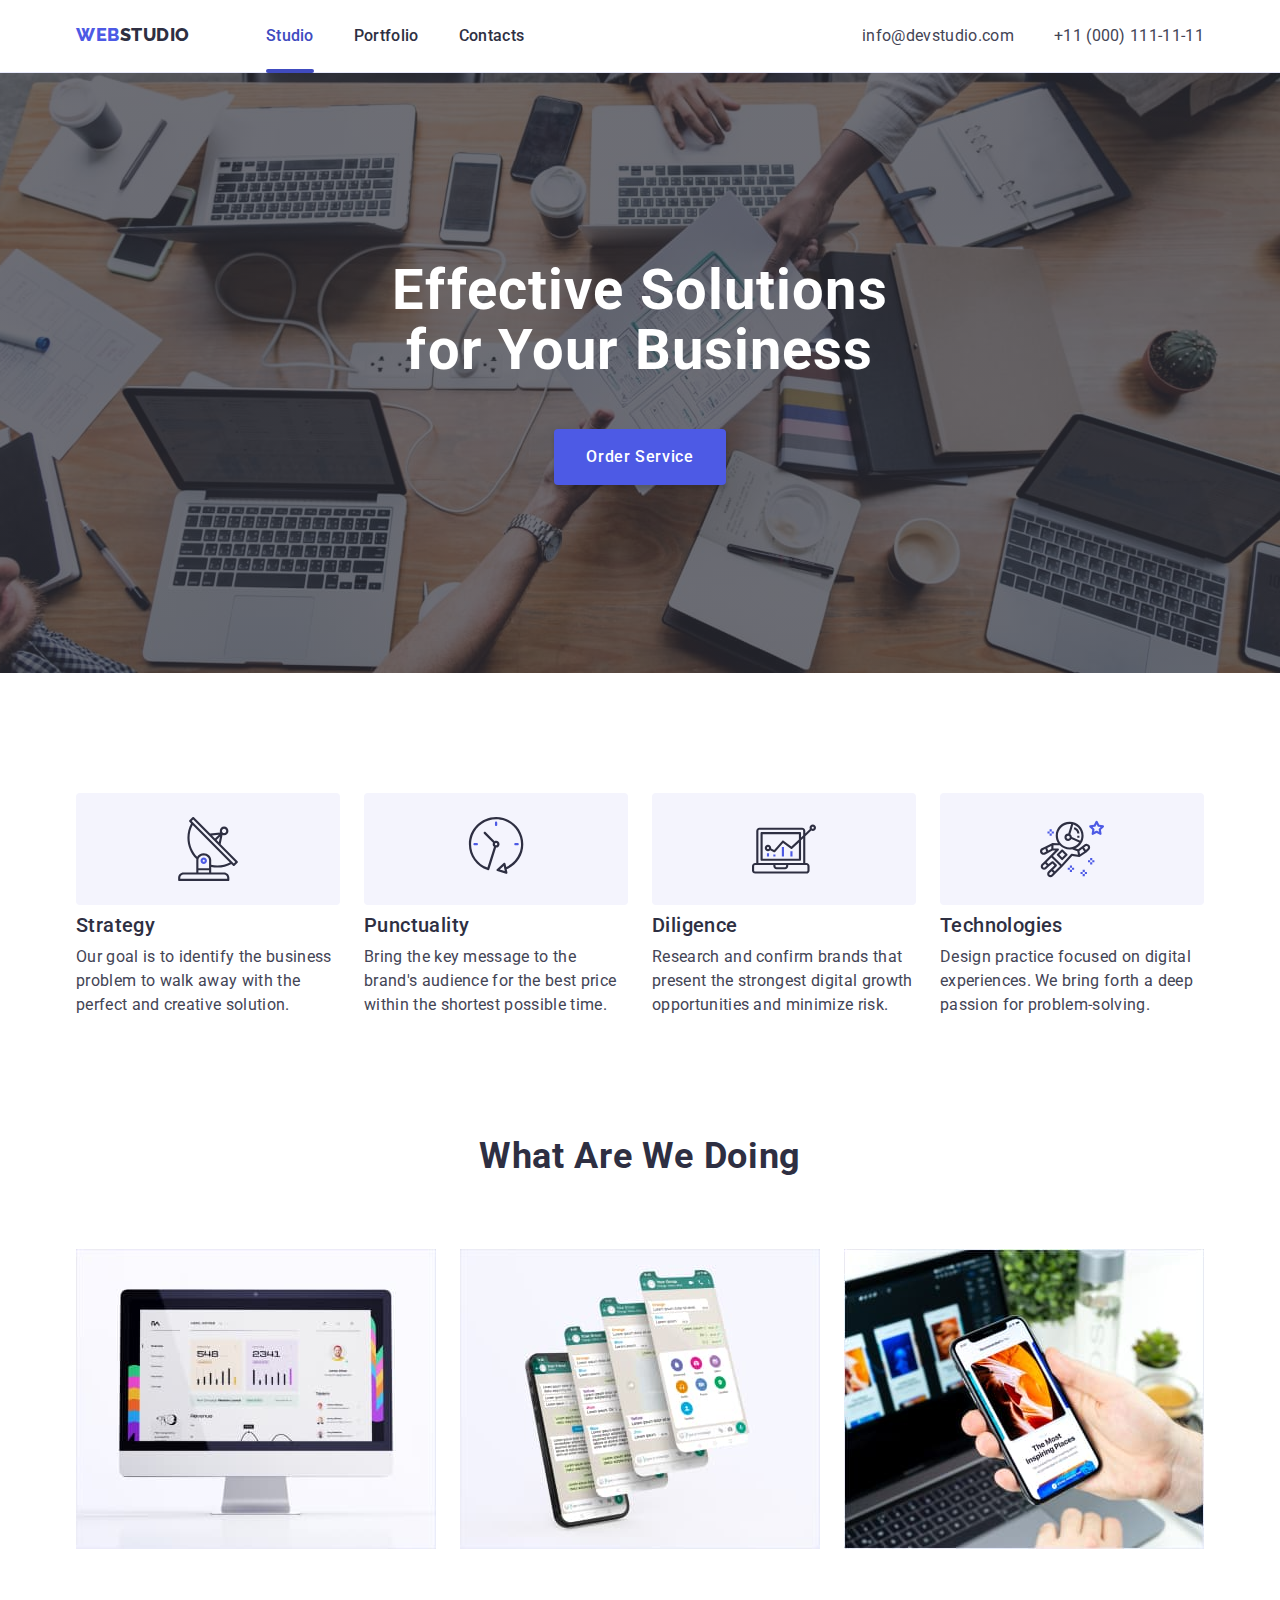
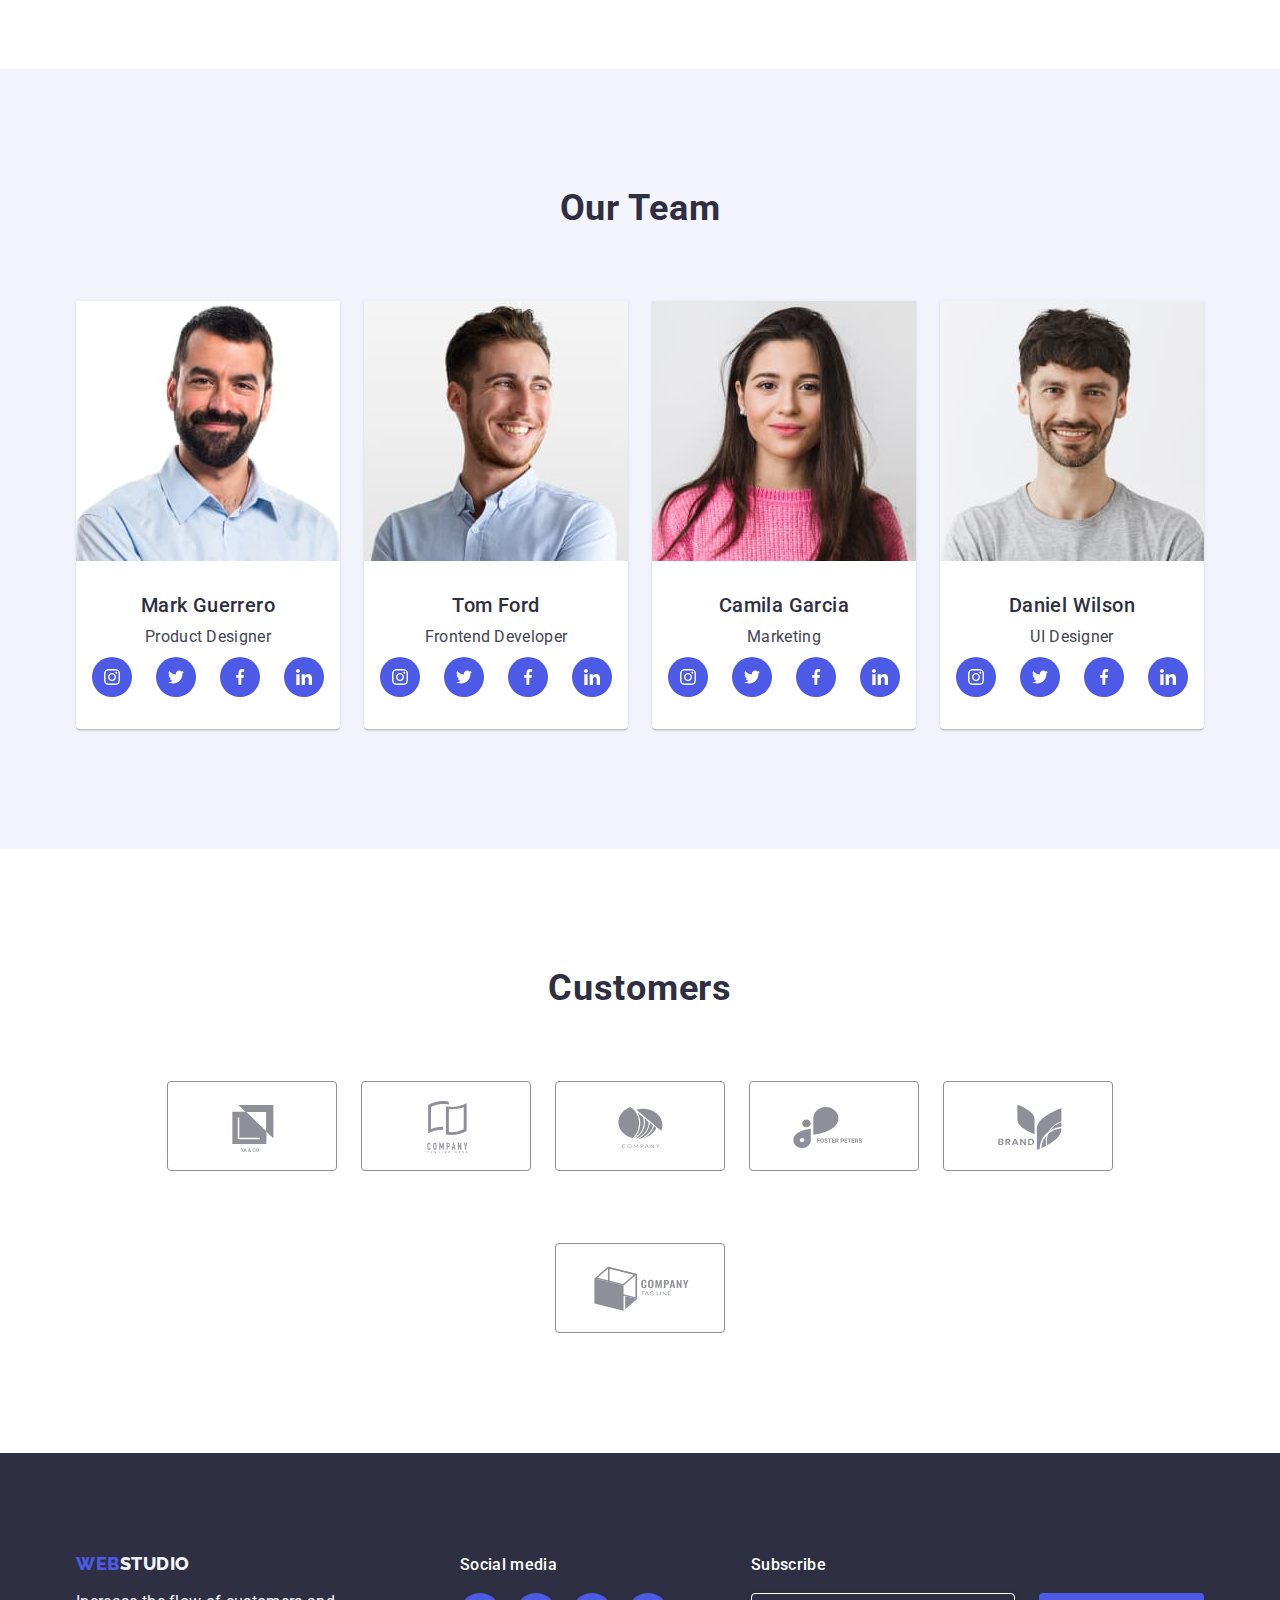
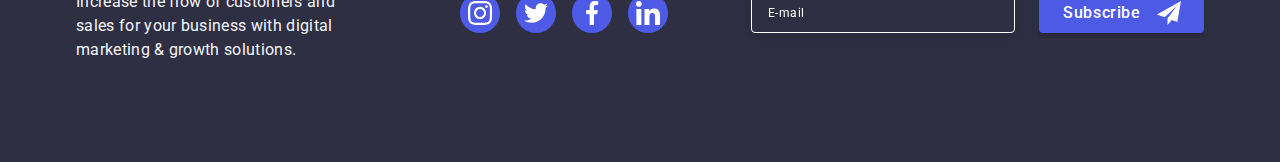
==== index.html @ 937df4a6 "temp1" ====
<!DOCTYPE html>
<html lang="en">
  <head>
    <meta charset="UTF-8" />
    <meta http-equiv="X-UA-Compatible" content="IE=edge" />
    <meta name="viewport" content="width=device-width, initial-scale=1.0" />

    <link rel="preconnect" href="https://fonts.googleapis.com" />
    <link rel="preconnect" href="https://fonts.gstatic.com" crossorigin />
    <link
      href="https://fonts.googleapis.com/css2?family=Raleway:wght@800&family=Roboto:wght@400;500;700&display=swap"
      rel="stylesheet"
    />

    <link
      rel="stylesheet"
      href="https://cdnjs.cloudflare.com/ajax/libs/modern-normalize/1.1.0/modern-normalize.min.css"
    />

    <link rel="stylesheet" href="./css/styles.css" />

    <title>Studio</title>
  </head>

  <body>
    <!-- Здесь размещается шапка сайта -->
    <header class="header">
      <div class="container header__wrapper">
        <!-- Блок навигации -->
        <nav class="header__navigation">
          <a class="header__navigation-logo" href="./index.html"
            >Web<span class="header__logo-span">Studio</span></a
          >
          <ul class="header__navigation-list">
            <li class="header__nav-item">
              <a class="header__nav-link current" href="./index.html">Studio</a>
            </li>

            <li class="header__nav-item">
              <a class="header__nav-link" href="./portfolio.html">Portfolio</a>
            </li>

            <li class="header__nav-item">
              <a class="header__nav-link" href="">Contacts</a>
            </li>
          </ul>
        </nav>

        <!-- mobile-menu -->
        <div class="mobile-menu" id="mobile-menu" data-menu>
          <ul class="mobile-menu__nav">
            <li class="mobile-menu__nav-item">
              <a class="mobile-menu__nav-link mobile-menu__nav-link--current" href="./index.html"
                >Studio
              </a>
            </li>
            <li class="mobile-menu__nav-item">
              <a class="mobile-menu__nav-link" href="./portfolio.html">Portfolio</a>
            </li>
            <li class="mobile-menu__nav-item">
              <a class="mobile-menu__nav-link" href="#">Contacts</a>
            </li>
          </ul>
          <ul class="mobile-menu__contacts">
            <li class="mobile-menu__contacts-item">
              <a class="mobile-menu__contacts--tel" href="tel:+110001111111">+11 (000) 111-11-11</a>
            </li>
            <li class="mobile-menu__contacts-item">
              <a class="mobile-menu__contacts--email" href="mailto:info@devstudio.com"
                >info@devstudio.com</a
              >
            </li>
          </ul>
          <ul class="mobile-menu__socials">
            <li class="mobile-menu__socials-item">
              <a class="mobile-menu__social-link" href="#">
                <svg class="mobile-menu__social-link-icon" width="24" height="24">
                  <use href="./images/icons.svg#icon-instagram"></use>
                </svg>
              </a>
            </li>
            <li class="mobile-menu__socials-item">
              <a class="mobile-menu__social-link" href="#">
                <svg class="mobile-menu__social-link-icon" width="24" height="24">
                  <use href="./images/icons.svg#icon-twitter"></use>
                </svg>
              </a>
            </li>
            <li class="mobile-menu__socials-item">
              <a class="mobile-menu__social-link" href="#">
                <svg class="mobile-menu__social-link-icon" width="24" height="24">
                  <use href="./images/icons.svg#icon-facebook"></use>
                </svg>
              </a>
            </li>
            <li class="mobile-menu__socials-item">
              <a class="mobile-menu__social-link" href="#">
                <svg class="mobile-menu__social-link-icon" width="24" height="24">
                  <use href="./images/icons.svg#icon-linkedin"></use>
                </svg>
              </a>
            </li>
          </ul>
        </div>
        <button
          class="mobile-menu-btn is-open"
          type="button"
          aria-label="мобільне меню"
          aria-expanded="false"
          aria-controls="mobile-menu"
          data-menu-button
        >
          <svg class="mobile-menu-icon" width="32" height="22">
            <use class="mobile-menu-burger" href="./images/icons.svg#icon-burger"></use>
            <use class="mobile-menu-close" href="./images/icons.svg#icon-close-burger-btn"></use>
          </svg>
        </button>

        <!-- Блок контактной информации -->
        <address class="header__address">
          <ul class="header__contact-list">
            <li class="header__contact-item">
              <a class="header__contact-link" href="mailto:info@devstudio.com"
                >info@devstudio.com</a
              >
            </li>

            <li class="header__contact-item">
              <a class="header__contact-link" href="tel:+110001111111"
                >+11 (000) 111-11-11</a
              >
            </li>
          </ul>
        </address>
      </div>
    </header>

    <!-- Здесь размещается весь контент страницы -->
    <main>
      <!-- HERO SECTION -->
      <section class="section hero">
        <h1 class="hero__title">Effective Solutions for Your Business</h1>

        <button class="hero__button" data-modal-open>Order Service</button>
      </section>

      <!-- APPROACH SECTION -->
      <section class="approach section">
        <div class="container">
          <h2 class="approach__title visually-hidden">Approach</h2>

          <ul class="approach__list list">
            <li class="approach__item">
              <div class="approach__img-wrapper">
                <svg class="approach__img" width="64" height="64">
                  <use href="./images/icons.svg#icon-antenna"></use>
                </svg>
              </div>
              <h3 class="approach__subtitle">Strategy</h3>

              <p class="approach__description">
                Our goal is to identify the business<br class="approach__description-br"> problem to walk away with
                the perfect and creative solution.
              </p>
            </li>

            <li class="approach__item">
              <div class="approach__img-wrapper">
                <svg class="approach__img" width="64" height="64">
                  <use href="./images/icons.svg#icon-clock"></use>
                </svg>
              </div>

              <h3 class="approach__subtitle">Punctuality</h3>

              <p class="approach__description">
                Bring the key message to the brand's audience for the best price
                within the shortest possible time.
              </p>
            </li>

            <li class="approach__item">
              <div class="approach__img-wrapper">
                <svg class="approach__img" width="64" height="64">
                  <use href="./images/icons.svg#icon-diagram"></use>
                </svg>
              </div>

              <h3 class="approach__subtitle">Diligence</h3>

              <p class="approach__description">
                Research and confirm brands that present the strongest digital
                growth opportunities and minimize risk.
              </p>
            </li>

            <li class="approach__item">
              <div class="approach__img-wrapper">
                <svg class="approach__img" width="64" height="64">
                  <use href="./images/icons.svg#icon-astronaut"></use>
                </svg>
              </div>

              <h3 class="approach__subtitle">Technologies</h3>

              <p class="approach__description">
                Design practice focused on digital experiences. We bring forth a
                deep passion for problem-solving.
              </p>
            </li>
          </ul>
        </div>
      </section>

      <!-- SERVICES SECTION -->
      <section class="services section">
        <div class="container">
          <h2 class="services__title">What are we doing</h2>

          <ul class="services__list">
            <li class="services__item">
              <picture>
                <source
                  srcset="
                    ./images/services/services-01-1200.jpg    1x,
                    ./images/services/services-01-1200@2x.jpg 2x
                  "
                  media="(min-width: 1200px)"
                />
                <img
                  class="profile__profile-img"
                  src="./images/services/services-01-1200.jpg"
                  alt="Research and confirm brands"
                  width="360"
                  height="300"
                  loading="lazy"
                />
              </picture>

            <li class="services__item">
              <picture>
                <source
                  srcset="
                    ./images/services/services-02-1200.jpg    1x,
                    ./images/services/services-02-1200@2x.jpg 2x
                  "
                  media="(min-width: 1200px)"
                />
                <img
                  class="profile__profile-img"
                  src="./images/services/services-02-1200.jpg"
                  alt="Bring the key message to the brand's"
                  width="360"
                  height="300"
                  loading="lazy"
                />
              </picture>
            </li>

            <li class="services__item">
              <picture>
                <source
                  srcset="
                    ./images/services/services-03-1200.jpg    1x,
                    ./images/services/services-03-1200@2x.jpg 2x
                  "
                  media="(min-width: 1200px)"
                />
                <img
                  class="profile__profile-img"
                  src="./images/services/services-03-1200.jpg"
                  alt="Design practice focused on digital experiences"
                  width="360"
                  height="300"
                  loading="lazy"
                />
              </picture>
            </li>
          </ul>
        </div>
      </section>

      <!-- TEAM SECTION -->
      <section class="team section">
        <div class="container">
          <h2 class="team__title">Our Team</h2>

          <ul class="team__list list">
            <li class="team__item">
              <picture>
                <source
                  srcset="
                    ./images/team/1200/team-01-1200.jpg    1x,
                    ./images/team/1200/team-01-1200@2x.jpg 2x
                  "
                  media="(min-width: 1200px)"
                />

                <source
                  srcset="
                    ./images/team/768/team-01-768.jpg    1x,
                    ./images/team/768/team-01-768@2x.jpg 2x
                  "
                  media="(min-width: 768px)"
                />

                <source
                  srcset="
                    ./images/team/320/team-01-320.jpg    1x,
                    ./images/team/320/team-01-320@2x.jpg 2x
                  "
                  media="(min-width: 320px)"
                />
                <img
                  class="team-img"
                  src="./images/team/320/team-01-320.jpg"
                  alt="user photo 01"
                  loading="lazy"
                />
              </picture>

              <div class="team__info-wrapper">
                <h3 class="team__user-name">Mark Guerrero</h3>
                <p class="team__user-position">Product Designer</p>

                <ul class="team__social-list">
                  <li class="team__social-item">
                    <a class="team__social-link" href="#">
                      <svg class="team__social-icon" width="16" height="16">
                        <use href="./images/icons.svg#icon-instagram"></use>
                      </svg>
                    </a>
                  </li>

                  <li class="team__social-item">
                    <a class="team__social-link" href="#">
                      <svg class="team__social-icon" width="16" height="16">
                        <use href="./images/icons.svg#icon-twitter"></use>
                      </svg>
                    </a>
                  </li>

                  <li class="team__social-item">
                    <a class="team__social-link" href="#">
                      <svg class="team__social-icon" width="16" height="16">
                        <use href="./images/icons.svg#icon-facebook"></use>
                      </svg>
                    </a>
                  </li>

                  <li class="team__social-item">
                    <a class="team__social-link" href="#">
                      <svg class="team__social-icon" width="16" height="16">
                        <use href="./images/icons.svg#icon-linkedin"></use>
                      </svg>
                    </a>
                  </li>
                </ul>
              </div>
            </li>

            <li class="team__item">
              <picture>
                <source
                  srcset="
                    ./images/team/1200/team-02-1200.jpg    1x,
                    ./images/team/1200/team-02-1200@2x.jpg 2x
                  "
                  media="(min-width: 1200px)"
                />

                <source
                  srcset="
                    ./images/team/768/team-02-768.jpg    1x,
                    ./images/team/768/team-02-768@2x.jpg 2x
                  "
                  media="(min-width: 768px)"
                />

                <source
                  srcset="
                    ./images/team/320/team-02-320.jpg    1x,
                    ./images/team/320/team-02-320@2x.jpg 2x
                  "
                  media="(min-width: 320px)"
                />
                <img
                  class="team-img"
                  src="./images/team/320/team-02-320.jpg"
                  alt="user photo 02"
                  loading="lazy"
                />
              </picture>

              <div class="team__info-wrapper">
                <h3 class="team__user-name">Tom Ford</h3>
                <p class="team__user-position">Frontend Developer</p>

                <ul class="team__social-list">
                  <li class="team__social-item">
                    <a class="team__social-link" href="#">
                      <svg class="team__social-icon" width="16" height="16">
                        <use href="./images/icons.svg#icon-instagram"></use>
                      </svg>
                    </a>
                  </li>

                  <li class="team__social-item">
                    <a class="team__social-link" href="#">
                      <svg class="team__social-icon" width="16" height="16">
                        <use href="./images/icons.svg#icon-twitter"></use>
                      </svg>
                    </a>
                  </li>

                  <li class="team__social-item">
                    <a class="team__social-link" href="#">
                      <svg class="team__social-icon" width="16" height="16">
                        <use href="./images/icons.svg#icon-facebook"></use>
                      </svg>
                    </a>
                  </li>

                  <li class="team__social-item">
                    <a class="team__social-link" href="#">
                      <svg class="team__social-icon" width="16" height="16">
                        <use href="./images/icons.svg#icon-linkedin"></use>
                      </svg>
                    </a>
                  </li>
                </ul>
              </div>
            </li>

            <li class="team__item">
              <picture>
                <source
                  srcset="
                    ./images/team/1200/team-03-1200.jpg    1x,
                    ./images/team/1200/team-03-1200@2x.jpg 2x
                  "
                  media="(min-width: 1200px)"
                />

                <source
                  srcset="
                    ./images/team/768/team-03-768.jpg    1x,
                    ./images/team/768/team-03-768@2x.jpg 2x
                  "
                  media="(min-width: 768px)"
                />

                <source
                  srcset="
                    ./images/team/320/team-03-320.jpg    1x,
                    ./images/team/320/team-03-320@2x.jpg 2x
                  "
                  media="(min-width: 320px)"
                />
                <img
                  class="team-img"
                  src="./images/team/320/team-03-320.jpg"
                  alt="user photo 03"
                  loading="lazy"
                />
              </picture>

              <div class="team__info-wrapper">
                <h3 class="team__user-name">Camila Garcia</h3>
                <p class="team__user-position">Marketing</p>

                <ul class="team__social-list">
                  <li class="team__social-item">
                    <a class="team__social-link" href="#">
                      <svg class="team__social-icon" width="16" height="16">
                        <use href="./images/icons.svg#icon-instagram"></use>
                      </svg>
                    </a>
                  </li>

                  <li class="team__social-item">
                    <a class="team__social-link" href="#">
                      <svg class="team__social-icon" width="16" height="16">
                        <use href="./images/icons.svg#icon-twitter"></use>
                      </svg>
                    </a>
                  </li>

                  <li class="team__social-item">
                    <a class="team__social-link" href="#">
                      <svg class="team__social-icon" width="16" height="16">
                        <use href="./images/icons.svg#icon-facebook"></use>
                      </svg>
                    </a>
                  </li>

                  <li class="team__social-item">
                    <a class="team__social-link" href="#">
                      <svg class="team__social-icon" width="16" height="16">
                        <use href="./images/icons.svg#icon-linkedin"></use>
                      </svg>
                    </a>
                  </li>
                </ul>
              </div>
            </li>

            <li class="team__item">
              <picture>
                <source
                  srcset="
                    ./images/team/1200/team-04-1200.jpg    1x,
                    ./images/team/1200/team-04-1200@2x.jpg 2x
                  "
                  media="(min-width: 1200px)"
                />

                <source
                  srcset="
                    ./images/team/768/team-04-768.jpg    1x,
                    ./images/team/768/team-04-768@2x.jpg 2x
                  "
                  media="(min-width: 768px)"
                />

                <source
                  srcset="
                    ./images/team/320/team-04-320.jpg    1x,
                    ./images/team/320/team-04-320@2x.jpg 2x
                  "
                  media="(min-width: 320px)"
                />
                <img
                  class="team-img"
                  src="./images/team/320/team-04-320.jpg"
                  alt="user photo 04"
                  loading="lazy"
                />
              </picture>

              <div class="team__info-wrapper">
                <h3 class="team__user-name">Daniel Wilson</h3>
                <p class="team__user-position">UI Designer</p>

                <ul class="team__social-list">
                  <li class="team__social-item">
                    <a class="team__social-link" href="#">
                      <svg class="team__social-icon" width="16" height="16">
                        <use href="./images/icons.svg#icon-instagram"></use>
                      </svg>
                    </a>
                  </li>

                  <li class="team__social-item">
                    <a class="team__social-link" href="#">
                      <svg class="team__social-icon" width="16" height="16">
                        <use href="./images/icons.svg#icon-twitter"></use>
                      </svg>
                    </a>
                  </li>

                  <li class="team__social-item">
                    <a class="team__social-link" href="#">
                      <svg class="team__social-icon" width="16" height="16">
                        <use href="./images/icons.svg#icon-facebook"></use>
                      </svg>
                    </a>
                  </li>

                  <li class="team__social-item">
                    <a class="team__social-link" href="#">
                      <svg class="team__social-icon" width="16" height="16">
                        <use href="./images/icons.svg#icon-linkedin"></use>
                      </svg>
                    </a>
                  </li>
                </ul>
              </div>
            </li>
          </ul>
        </div>
      </section>

      <section class="customers section">
        <div class="container">
          <h2 class="customers__title">Customers</h2>

          <ul class="customers__list">
            <li class="customers__item">
              <a class="customers__link" href="#">
                <svg class="customers__img" width="104" height="56">
                  <use href="./images/icons.svg#icon-logo01"></use>
                </svg>
              </a>
            </li>

            <li class="customers__item">
              <a class="customers__link" href="#">
                <svg class="customers__img" width="104" height="56">
                  <use href="./images/icons.svg#icon-logo02"></use>
                </svg>
              </a>
            </li>

            <li class="customers__item">
              <a class="customers__link" href="#">
                <svg class="customers__img" width="104" height="56">
                  <use href="./images/icons.svg#icon-logo03"></use>
                </svg>
              </a>
            </li>

            <li class="customers__item">
              <a class="customers__link" href="#">
                <svg class="customers__img" width="104" height="56">
                  <use href="./images/icons.svg#icon-logo04"></use>
                </svg>
              </a>
            </li>

            <li class="customers__item">
              <a class="customers__link" href="#">
                <svg class="customers__img" width="104" height="56">
                  <use href="./images/icons.svg#icon-logo05"></use>
                </svg>
              </a>
            </li>

            <li class="customers__item">
              <a class="customers__link" href="#">
                <svg class="customers__img" width="104" height="56">
                  <use href="./images/icons.svg#icon-logo06"></use>
                </svg>
              </a>
            </li>
          </ul>
        </div>
      </section>
    </main>

    <!-- Здесь размещается подвал сайта -->
    <footer class="footer">
      <div class="container footer__container">
        <div class="footer__contacts-wrapper">
          <a class="footer__logo-link" href="./index.html"
            >Web<span class="footer__logo-span">Studio</span></a
          >

          <p class="footer__description">
            Increase the flow of customers and sales for your business with
            digital marketing & growth solutions.
          </p>
        </div>

        <div class="footer__social">
          <h3 class="footer__social-title">Social media</h3>

          <ul class="footer__social-list">
            <li class="footer__social-item">
              <a class="footer__social-link" href="#">
                <svg class="footer__social-icon" width="24" height="24">
                  <use href="./images/icons.svg#icon-instagram"></use>
                </svg>
              </a>
            </li>

            <li class="footer__social-item">
              <a class="footer__social-link" href="#">
                <svg class="footer__social-icon" width="24" height="24">
                  <use href="./images/icons.svg#icon-twitter"></use>
                </svg>
              </a>
            </li>

            <li class="footer__social-item">
              <a class="footer__social-link" href="#">
                <svg class="footer__social-icon" width="24" height="24">
                  <use href="./images/icons.svg#icon-facebook"></use>
                </svg>
              </a>
            </li>

            <li class="footer__social-item">
              <a class="footer__social-link" href="#">
                <svg class="footer__social-icon" width="24" height="24">
                  <use href="./images/icons.svg#icon-linkedin"></use>
                </svg>
              </a>
            </li>
          </ul>
        </div>

        <div class="footer-subscribe-wrapper">
            <p class="footer-subscribe__title">Subscribe</p>
          <form class="footer-subscribe-form" name="subscribe">
            <label class="subscribe-email" for="subscribe-email"
              ></label
            >
            <input
              class="footer-subscribe-input"
              type="email"
              name="subscribe-email"
              id="subscribe-email"
              placeholder="E-mail"
            />
            <button class="footer-subscribe-button" type="submit">
              Subscribe
              <svg class="subscribe-icon" width="24px" height="24px">
                <use href="./images/icons.svg#icon-subscribe"></use>
              </svg>
            </button>
          </form>
        </div>
      </div>
    </footer>

    <!-- Backdrop-Modal -->
    <div class="backdrop is-hidden" data-modal>
      <div class="modal modal-hidden">
        <button class="button-close-window" type="button" data-modal-close>
          <svg width="24" height="24">
            <use href="./images/icons.svg#icon-close"></use>
          </svg>
        </button>

        <!-- Form  -->
          <p class="modal-title">
            Leave your contacts and we will call you back
          </p>

          <form class="form-recall" name="recall" autocomplete="on">
            <div class="form-field">
              <label class="form-field-label" for="user-name">Name</label>
              <div class="form-field-wrapper">
                <input
                  class="form-field-input"
                  id="user-name"
                  type="text"
                  name="user-name"
                  autofocus
                />
                <svg class="form-field-icon" width="18" height="18">
                  <use href="./images/icons.svg#icon-person-black"></use>
                </svg>
              </div>
            </div>

            <div class="form-field">
              <label class="form-field-label" for="user-tel">Phone</label>
              <div class="form-field-wrapper">
                <input
                  class="form-field-input"
                  id="user-tel"
                  type="tel"
                  name="user-tel"
                />
                <svg class="form-field-icon" width="18" height="18">
                  <use href="./images/icons.svg#icon-phone-black"></use>
                </svg>
              </div>
            </div>

            <div class="form-field">
              <label class="form-field-label" for="user-email">Email</label>
              <div class="form-field-wrapper">
                <input
                  class="form-field-input"
                  id="user-email"
                  type="email"
                  name="user-email"
                />
                <svg class="form-field-icon" width="18" height="18">
                  <use href="./images/icons.svg#icon-email-black"></use>
                </svg>
              </div>
            </div>
            <div class="form-field-comment">
              <label class="form-field-label" for="user-comment">Comment</label>
              <textarea
                class="comment-input"
                name="user-comment"
                id="user-comment"
                rows="10"
                placeholder="Text input"
              ></textarea>
            </div>

            <label class="check-wrapper">
              <input class="check-input" type="checkbox" 
              
              />
              <svg class="check-icon-complete" width="16" height="16">
                <use href="./images/icons.svg#icon-check-complete"></use>
              </svg>
              <span class="check-privacy-text">
                I accept the terms and conditions of the
                <a class="policy-link" href="#">Privacy Policy</a>
              </span>
            </label>

            <button class="form-recall-button" type="submit">Send</button>
          </form>
      </div>
    </div>

    <script src="./js/modal.js"></script>
    <script src="./js/mobile-menu.js"></script>
  </body>
</html>
---- css/styles.css ----
:root {
  --color-2e2f42: #2e2f42;
  --color-434455: #434455;
  --color-ffffff: #ffffff;
  --color-e7e9fc: #e7e9fc;
  --color-4d5ae5: #4d5ae5;
  --color-404bbf: #404bbf;
  --color-f4f4fd: #f4f4fd;
  --color-8e8f99: #8e8f99;
  --color-31D0AA: #31d0aa;
}

/*#region --BASE--*/
body {
  font-family: "Roboto", sans-serif;

  color: var(--color-2e2f42);
  margin: 0;
}

html {
  box-sizing: border-box;
}

*,
*::after,
*::before {
  box-sizing: inherit;
}

/* Стили для обнуления верхних отступов у элементов */
h1,
h2,
h3,
h4,
h5,
h6,
p {
  margin: 0;
}

/* Класс для обнуления базовых свойств у списков (ul) */
ul {
  list-style: none;
  padding-left: 0;
  margin: 0;
}

/* Класс для обнуления базовых свойств у ссылок */
a {
  text-decoration: none;
  color: inherit;
}

/* Свойства для корректного отображения картинок */
img {
  display: block;
  max-width: 100%;
  height: auto;
}

/* Свойства для обнуления курсива у address */

address {
  font-style: normal;
}
/*#endregion ---BASE---*/

/* Утилиты */
.section {
  padding: 96px 0 96px 0;
  @media screen and (min-width: 1200px) {
    padding: 120px 0 120px 0;
  }
}

.container {
  max-width: 428px;
  padding-left: 15px;
  padding-right: 15px;
  margin-left: auto;
  margin-right: auto;

  @media screen and (min-width: 768px) {
    max-width: 768px;
  }

  @media screen and (min-width: 1200px) {
    max-width: 1158px;
  }
}

/* Скрытие элемента */
.visually-hidden {
  position: absolute;
  width: 1px;
  height: 1px;
  margin: -1px;
  border: 0;
  padding: 0;

  white-space: nowrap;
  clip-path: inset(100%);
  clip: rect(0 0 0 0);
  overflow: hidden;
}

/* Подсвечивание текущей страницы */
.current {
  color: var(--color-404bbf);
}

.current::after {
  content: "";
  display: block;
  width: 100%;
  height: 4px;
  border-radius: 2px;
  background-color: var(--color-404bbf);
  position: absolute;
  bottom: -4px;
}

/*#region --HEADER--*/
.header {
  padding: 24px 0;
  border-bottom: 1px solid var(--color-e7e9fc);
  box-shadow: 0px 2px 1px rgba(46, 47, 66, 0.08),
    0px 1px 1px rgba(46, 47, 66, 0.16), 0px 1px 6px rgba(46, 47, 66, 0.08);

  @media screen and (min-width: 768px) and (max-width: 1199px) {
    padding: 16px 0;
  }
}

.header__wrapper {
  display: flex;
  align-items: center;
}

.header__navigation {
  display: flex;
}

.header__navigation-logo {
  font-family: "Raleway", sans-serif;
  font-weight: 800;
  font-size: 18px;
  letter-spacing: 0.03em;
  text-transform: uppercase;
  line-height: 1.17;
  color: var(--color-4d5ae5);

  @media screen and (min-width: 768px) {
    margin-right: 120px;
  }

  @media screen and (min-width: 1200px) {
    margin-right: 76px;
  }
}

.header__logo-span {
  color: var(--color-2e2f42);
}

.header__navigation-list {
  display: none;

  @media screen and (min-width: 768px) {
    display: flex;
    gap: 40px;
  }
}

.header__nav-item {
  line-height: 1.5;
}

.header__nav-link {
  font-weight: 500;
  font-size: 16px;
  line-height: 1.5;
  letter-spacing: 0.02em;
  padding: 24px 0;
  transition: color 250ms cubic-bezier(0.4, 0, 0.2, 1);

  position: relative;
}

.header__nav-link:hover,
.header__nav-link:focus {
  color: var(--color-404bbf);
}

.header__address {
  display: none;

  @media screen and (min-width: 768px) {
    display: block;
    margin-left: auto;
  }
}

.header__contact-list {
  @media screen and (min-width: 1200px) {
    display: flex;
    gap: 40px;
  }
}

.header__contact-item {
  line-height: 1.25;
}

.header__contact-link {
  font-size: 12px;
  line-height: 1.17;
  letter-spacing: 0.04em;
  color: var(--color-434455);
  transition: color 250ms cubic-bezier(0.4, 0, 0.2, 1);

  @media screen and (min-width: 1200px) {
    font-size: 16px;
    line-height: 1.5;
    letter-spacing: 0.02em;
  }
}

.header__contact-link:hover,
.header__contact-link:focus {
  color: var(--color-404bbf);
}
/*#endregion ---HEADER---*/

/* INDEX PAGE */

/*#region --HERO SECTION--*/
.hero {
  background-color: var(--color-2e2f42);

  padding-top: 112px;
  padding-bottom: 112px;

  /* // height: 400px; */
  margin: 0 auto;
  background-image: linear-gradient(
      to right,
      rgba(47, 48, 58, 0.7),
      rgba(47, 48, 58, 0.7)
    ),
    url("../images/hero-img/hero-01-320.jpg");
  background-repeat: no-repeat;
  background-size: cover;
  background-position: center;

  @media screen and (min-device-pixel-ratio: 2) and (min-width: 320px),
    screen and (min-resolution: 192dpi) and (min-width: 320px),
    screen and (min-resolution: 2dppx) and (min-width: 320px) {
    background-image: linear-gradient(
        to right,
        rgba(47, 48, 58, 0.7),
        rgba(47, 48, 58, 0.7)
      ),
      url("../images/hero-img/hero-01-320@2x.jpg");
  }

  @media screen and (min-width: 481px) {
    background-image: linear-gradient(
        to right,
        rgba(47, 48, 58, 0.7),
        rgba(47, 48, 58, 0.7)
      ),
      url("../images/hero-img/hero-01-768.jpg");
  }

  @media screen and (min-device-pixel-ratio: 2) and (min-width: 481px),
    screen and (min-resolution: 192dpi) and (min-width: 481px),
    screen and (min-resolution: 2dppx) and (min-width: 481px) {
    background-image: linear-gradient(
        to right,
        rgba(47, 48, 58, 0.7),
        rgba(47, 48, 58, 0.7)
      ),
      url("../images/hero-img/hero-01-768@2x.jpg");
  }

  @media screen and (min-width: 1200px) {
    max-width: 1600px;
    height: 600px;
    background-image: linear-gradient(
        to right,
        rgba(47, 48, 58, 0.7),
        rgba(47, 48, 58, 0.7)
      ),
      url("../images/hero-img/hero-01-1200.jpg");
  }

  @media screen and (min-device-pixel-ratio: 2) and (min-width: 1200px),
    screen and (min-resolution: 192dpi) and (min-width: 1200px),
    screen and (min-resolution: 2dppx) and (min-width: 1200px) {
    background-image: linear-gradient(
        to right,
        rgba(47, 48, 58, 0.7),
        rgba(47, 48, 58, 0.7)
      ),
      url("../images/hero-img/hero-01-1200@2x.jpg");
  }

  @media (min-width: 1200px) {
    padding-top: 188px;
    padding-bottom: 188px;
  }
}

.hero__title {
  width: 320px;
  font-weight: 700;
  font-size: 36px;
  line-height: 1.11;
  text-align: center;
  letter-spacing: 0.02em;
  text-transform: capitalize;
  color: var(--color-ffffff);
  margin: 0px auto 72px auto;

  @media screen and (min-width: 768px) {
    width: 496px;
    font-size: 56px;
    line-height: 1.07;
    text-align: center;
    letter-spacing: 0.02em;
    text-transform: none;
    margin-bottom: 36px;

    @media screen and (min-width: 1200px) {
      margin-bottom: 48px;
    }
  }
}

.hero__button {
  font-family: "Roboto", sans-serif;
  font-weight: 500;
  font-size: 16px;
  line-height: 1.5;
  letter-spacing: 0.04em;
  color: var(--color-ffffff);
  background-color: var(--color-4d5ae5);
  border: none;
  box-shadow: 0px 4px 4px rgba(0, 0, 0, 0.15);
  border-radius: 4px;
  padding: 16px 32px;
  cursor: pointer;
  display: block;
  margin: 0 auto;
  transition: background-color 250ms cubic-bezier(0.4, 0, 0.2, 1);
}

.hero__button:hover,
.hero__button:focus {
  background-color: var(--color-404bbf);
}
/*#endregion ---HERO-SECTION---*/

/*#region --APPROACH SECTION--*/
.approach__title {
  font-weight: 700;
  font-size: 36px;
  line-height: 1.11;
  text-align: center;
  letter-spacing: 0.02em;
  text-transform: capitalize;
  color: var(--color-2e2f42);
  margin-bottom: 72px;
}

.approach__list {
  display: flex;
  flex-direction: column;
  gap: 72px 24px;

  @media screen and (min-width: 768px) {
    flex-direction: row;
    flex-wrap: wrap;
    /* gap: 24px; */
  }
}

.approach__item {
  @media screen and (min-width: 768px) {
    width: calc((100% - 1 * 24px) / 2);
  }

  @media screen and (min-width: 1200px) {
    width: calc((100% - 3 * 24px) / 4);
  }
}

.approach__img-wrapper {
  display: none;

  @media screen and (min-width: 1200px) {
    height: 112px;
    display: flex;
    justify-content: center;
    align-items: center;
    border-radius: 4px;
    background-color: var(--color-f4f4fd);
    margin-bottom: 8px;
  }
}

.approach__subtitle {
  font-weight: 700;
  font-size: 36px;
  line-height: 1.11;
  text-align: center;
  letter-spacing: 0.02em;
  text-transform: capitalize;
  color: var(--color-2e2f42);
  margin-bottom: 8px;

  @media screen and (min-width: 768px) {
    text-align-last: left;
  }

  @media screen and (min-width: 1200px) {
    font-weight: 500;
    font-size: 20px;
    line-height: 1.2;
  }
}

.approach__description {
  font-weight: 500;
  line-height: 1.5;
  letter-spacing: 0.02em;
  color: var(--color-434455);

  @media screen and (min-width: 1200px) {
    font-weight: 400;
  }
}

.approach__description-br {
  display: none;
  @media screen and (min-width: 768px) and (max-width: 1199px) {
    display: block;
  }
}

/*#endregion ---APPROACH SECTION---*/

/*#region --SERVICES SECTION--*/
.services {
  display: none;

  @media screen and (min-width: 1200px) {
    display: block;
  }

  padding-top: 0;
}

.services__title {
  font-weight: 700;
  font-size: 36px;
  line-height: 1.11;
  text-align: center;
  letter-spacing: 0.02em;
  text-transform: capitalize;
  color: var(--color-2e2f42);
  margin-bottom: 72px;
}

.services__list {
  display: flex;
  gap: 24px;
}
/*#endregion ---SERVICES SECTION---*/

/*#region --TEAM SECTION--*/
.team {
  background-color: var(--color-f4f4fd);
}

.team__title {
  font-weight: 700;
  font-size: 36px;
  line-height: 1.11;
  text-align: center;
  letter-spacing: 0.02em;
  text-transform: capitalize;
  color: var(--color-2e2f42);
  margin-bottom: 72px;
}

.team__list {
  display: flex;
  flex-direction: column;
  gap: 72px;
  align-items: center;

  @media screen and (min-width: 768px) {
    flex-direction: row;
    flex-wrap: wrap;
    gap: 64px 24px;
    justify-content: center;
  }
}

.team__item {
  background-color: var(--color-ffffff);
  width: 264px;
  /* margin: 0 auto; */

  box-shadow: 0px 1px 6px rgba(46, 47, 66, 0.08),
    0px 1px 1px rgba(46, 47, 66, 0.16), 0px 2px 1px rgba(46, 47, 66, 0.08);
  border-radius: 0px 0px 4px 4px;
}

.team__info-wrapper {
  padding: 32px 16px;
}

.team__user-name {
  font-weight: 500;
  font-size: 20px;
  line-height: 1.2;
  text-align: center;
  letter-spacing: 0.02em;
  color: var(--color-2e2f42);
  margin-bottom: 8px;
}

.team__user-position {
  line-height: 1.5;
  text-align: center;
  letter-spacing: 0.02em;
  color: var(--color-434455);
  margin-bottom: 8px;
}

.team__social-list {
  display: flex;
  justify-content: space-between;
}

.team__social-link {
  display: flex;
  justify-content: center;
  align-items: center;
  width: 40px;
  height: 40px;
  border-radius: 50%;
  background-color: var(--color-4d5ae5);
  color: var(--color-ffffff);
  transition: background-color 250ms cubic-bezier(0.4, 0, 0.2, 1);
}

.team__social-link:hover,
.team__social-link:focus {
  background-color: var(--color-404bbf);
}

.team__social-icon {
  fill: currentColor;
}
/*#endregion ---TEAM SECTION---*/

/*#region --CUSTOMERS SECTION--*/
.customers__title {
  font-weight: 700;
  font-size: 36px;
  line-height: 1.11;
  text-align: center;
  letter-spacing: 0.02em;
  text-transform: capitalize;
  color: var(--color-2e2f42);
  margin-bottom: 72px;
  color: #2e2f42;
}

.customers__list {
  display: flex;
  flex-wrap: wrap;
  justify-content: center;
  gap: 72px 16px;

  @media screen and (min-width: 425px) {
    justify-content: space-between;
    gap: 72px 0;
  }

  @media screen and (min-width: 768px) {
    justify-content: center;
    gap: 72px 24px;
  }

  @media screen and (min-width: 1440px) {
    justify-content: space-between;
    gap: 0;
  }
}

.customers__link {
  color: var(--color-8e8f99);
  border: 1px solid var(--color-8e8f99);
  border-radius: 4px;
  display: flex;
  align-items: center;
  justify-content: center;
  padding: 16px 40px;
  transition: color 250ms cubic-bezier(0.4, 0, 0.2, 1),
    border-color 250ms cubic-bezier(0.4, 0, 0.2, 1);

  @media screen and (min-width: 768px) {
    padding: 16px 32px;
  }
}

.customers__link:hover,
.customers__link:focus {
  color: var(--color-404bbf);
  border-color: var(--color-404bbf);
}

.customers__img {
  fill: currentColor;
  width: 110px;
  height: 56px;

  @media screen and (min-width: 768px) {
    width: 104px;
    height: 56px;
  }
}
/*#endregion ---CUSTOMERS SECTION---*/

/* PORTFOLIO PAGE */

/*#region --PORTFOLIO SECTION--*/
.portfolio {
  padding: 48px 0;

  @media screen and (min-width: 768px) {
    padding: 64px 0;
  }

  @media screen and (min-width: 1200px) {
    padding: 100px 0 120px 0;
  }
}

.portfolio__title {
  width: 300px;
  text-align: center;
  font-weight: 700;
  font-size: 56px;
  line-height: 1.07;
  text-align: center;
  letter-spacing: 0.02em;
  color: var(--color-ffffff);
  margin: 0 auto 48px auto;
}

.portfolio__button-list {
  display: flex;
  gap: 16px 24px;
  flex-wrap: wrap;
  margin-bottom: 48px;
  max-width: 270px;

  @media screen and (min-width: 768px) {
    max-width: 100%;
    justify-content: center;
    margin-bottom: 64px;
  }

  @media screen and (min-width: 1200px) {
    margin-bottom: 72px;
  }
}

.portfolio__button {
  font-family: "Roboto", sans-serif;
  font-weight: 500;
  background-color: var(--color-f4f4fd);
  font-size: 16px;
  line-height: 1.5;
  letter-spacing: 0.04em;
  color: var(--color-4d5ae5);
  border: 1px solid #e7e9fc;
  border-radius: 4px;
  padding: 8px 16px;
  cursor: pointer;
  transition: color 250ms cubic-bezier(0.4, 0, 0.2, 1),
    background-color 250ms cubic-bezier(0.4, 0, 0.2, 1),
    border 250ms cubic-bezier(0.4, 0, 0.2, 1),
    box-shadow 250ms cubic-bezier(0.4, 0, 0.2, 1);

  @media screen and (min-width: 768px) {
    padding: 12px 24px;
  }
}

.portfolio__button:hover,
.portfolio__button:focus {
  color: var(--color-ffffff);
  background-color: var(--color-404bbf);
  border: 1px solid transparent;

  box-shadow: 0px 3px 1px rgba(0, 0, 0, 0.1), 0px 2px 1px rgba(0, 0, 0, 0.08),
    0px 2px 2px rgba(0, 0, 0, 0.12);
}

.portfolio__card-list {
  display: flex;
  flex-wrap: wrap;
  gap: 48px 24px;
  /* flex-wrap: wrap; */
  /* gap: 48px 24px; */
}

.portfolio__card-wrapper-link {
  /* color: var(--color-2e2f42); */
  /* display: block; */
  /* transition: box-shadow 250ms cubic-bezier(0.4, 0, 0.2, 1); */
}

.portfolio__card-wrapper-link:hover,
.portfolio__card-wrapper-link:focus {
  box-shadow: 0px 1px 6px rgba(46, 47, 66, 0.08),
    0px 1px 1px rgba(46, 47, 66, 0.16), 0px 2px 1px rgba(46, 47, 66, 0.08);
}

.portfolio-card__img-wrapper {
  position: relative;
  overflow: hidden;
}

.portfolio-card__text-overlay {
  position: absolute;
  font-size: 16px;
  line-height: 1.5;
  letter-spacing: 0.02em;
  color: var(--color-ffffff);
  background: var(--color-4d5ae5);
  box-shadow: 0px 4px 4px rgba(0, 0, 0, 0.25);
  padding: 40px 32px;
  transition: transform 250ms cubic-bezier(0.4, 0, 0.2, 1);
  display: block;
  height: 100%;
}

.portfolio__card-wrapper-link:hover .portfolio-card__text-overlay {
  transform: translateY(-100%);
}

.portfolio__card-wrapper-link:focus .portfolio-card__text-overlay {
  transform: translateY(-100%);
}

.portfolio__desription-wrapper {
  padding: 32px 16px;
  border: 1px solid var(--color-e7e9fc);
  border-top: none;
}

.portfolio__product-title {
  font-weight: 500;
  font-size: 20px;
  line-height: 1.2;
  letter-spacing: 0.02em;
  margin-bottom: 8px;
}

.portfolio__product-description {
  line-height: 1.5;
  letter-spacing: 0.02em;
  color: var(--color-434455);
}
/*#endregion ---PORTFOLIO SECTION---*/

/* FOOTER */
/*#region --FOOTER--*/
.footer {
  background-color: var(--color-2e2f42);
  padding: 96px 0;

  @media screen and (min-width: 768px) {
    padding: 96px 108px;
  }

  @media screen and (min-width: 1200px) {
    padding: 100px 0;
  }
}

.footer__container {
  @media screen and (min-width: 768px) {
    display: flex;
    flex-wrap: wrap;
  }
}

.footer__contacts-wrapper {
  @media screen and (min-width: 768px) {
    margin-right: 24px;
  }

  @media screen and (min-width: 1200px) {
    margin-right: 120px;
  }
}

.footer__logo-link {
  display: block;
  font-family: "Raleway", sans-serif;
  font-weight: 800;
  font-size: 18px;
  line-height: 1.17;
  letter-spacing: 0.03em;
  color: var(--color-4d5ae5);
  text-transform: uppercase;
  margin-bottom: 16px;
  text-align: center;

  @media screen and (min-width: 768px) {
    text-align: left;
  }
}

.footer__logo-span {
  color: var(--color-f4f4fd);
}

.footer__description {
  color: var(--color-f4f4fd);
  line-height: 1.5;
  letter-spacing: 0.02em;
  width: 264px;
  margin: 0 auto 72px auto;
  text-align: center;

  @media screen and (min-width: 768px) {
    text-align: left;
  }

  @media screen and (min-width: 1200px) {
    margin-bottom: 0;
  }

  /* width: 264px; */
}

.footer__social {
  margin-bottom: 72px;

  @media screen and (min-width: 1200px) {
    margin-right: auto;
    margin-bottom: 0;
  }
  /* margin-right: 80px; */
}

.footer__social-title {
  font-weight: 500;
  font-size: 16px;
  line-height: 1.5;
  letter-spacing: 0.02em;
  color: var(--color-ffffff);
  text-align: center;
  margin-bottom: 16px;

  @media screen and (min-width: 768px) {
    text-align: left;
  }
}

.footer__social-list {
  width: 208px;
  display: flex;
  justify-content: space-between;
  margin: 0 auto;
}

.footer__social-link {
  display: flex;
  justify-content: center;
  align-items: center;
  width: 40px;
  height: 40px;
  border-radius: 50%;
  background-color: var(--color-4d5ae5);
  color: var(--color-ffffff);
  transition: background-color 250ms cubic-bezier(0.4, 0, 0.2, 1);
}

.footer__social-link:hover,
.footer__social-link:focus {
  background-color: var(--color-31D0AA);
}

.footer__social-icon {
  fill: currentColor;
}

.footer-subscribe-wrapper {
}

.footer-subscribe__title {
  font-weight: 500;
  line-height: 1.5;
  letter-spacing: 0.02em;
  color: var(--color-ffffff);
  text-align: center;
  margin-bottom: 16px;

  @media screen and (min-width: 768px) {
    text-align: left;
  }
}

.footer-subscribe-form {
  @media screen and (min-width: 768px) {
    display: flex;
  }
  /* display: flex; */
}

.footer-subscribe-input {
  width: 100%;
  padding: 8px 16px;
  height: 40px;
  font-size: 12px;
  line-height: 2;
  letter-spacing: 0.04em;
  color: #ffffff;
  background: var(--color-2e2f42);
  border: 1px solid var(--color-ffffff);
  filter: drop-shadow(0px 4px 4px rgba(0, 0, 0, 0.15));
  border-radius: 4px;
  outline: none;
  margin-bottom: 16px;
  transition: border-color 250ms cubic-bezier(0.4, 0, 0.2, 1);

  @media screen and (min-width: 768px) {
    width: 264px;
    margin-right: 24px;
  }

  @media screen and (min-width: 1200px) {
    margin-bottom: 0;
  }
}

.footer-subscribe-input:focus {
  border: 1px solid var(--color-4d5ae5);
}
.footer-subscribe-input::placeholder {
  color: var(--color-ffffff);
}

.footer-subscribe-button {
  /* position: relative; */
  display: flex;
  align-items: center;
  gap: 16px;
  margin: 0 auto;
  /* margin-left: 23px; */
  width: 165px;
  height: 40px;
  color: var(--color-ffffff);
  background-color: var(--color-4d5ae5);
  border: none;
  border-radius: 4px;
  text-align: left;
  padding: 8px 0px 8px 24px;
  font-weight: 500;
  font-size: 16px;
  line-height: 1.5;
  letter-spacing: 0.04em;
  cursor: pointer;
  box-shadow: 0px 4px 4px rgba(0, 0, 0, 0.15);
  transition: background-color 250ms cubic-bezier(0.4, 0, 0.2, 1),
    box-shadow 250ms cubic-bezier(0.4, 0, 0.2, 1);
}

.footer-subscribe-button:hover,
.footer-subscribe-button:focus {
  background-color: var(--color-404bbf);
  box-shadow: 0px 4px 4px rgba(0, 0, 0, 0.15);
}

.subscribe-icon {
  fill: var(--color-ffffff);
}

/*#endregion ---FOOTER---*/

/* MODAL  */
/*#region --MODAL--*/
.backdrop {
  position: fixed;
  top: 0;
  left: 0;
  width: 100%;
  height: 100%;
  opacity: 1;
  background-color: rgba(46, 47, 66, 0.4);
  transition: opacity 250ms cubic-bezier(0.4, 0, 0.2, 1),
    visibility 250ms cubic-bezier(0.4, 0, 0.2, 1);
}

.backdrop.is-hidden {
  opacity: 0;
  pointer-events: none;
  visibility: hidden;
}
.modal {
  position: absolute;
  top: 50%;
  left: 50%;
  transform: translate(-50%, -50%);
  width: 408px;
  min-height: 584px;
  padding: 72px 24px 24px 24px;
  padding-top: 72px;
  background-color: #fcfcfc;
  box-shadow: 0px 1px 1px rgba(0, 0, 0, 0.14), 0px 1px 3px rgba(0, 0, 0, 0.12),
    0px 2px 1px rgba(0, 0, 0, 0.2);
  border-radius: 4px;
  transition: opacity 250ms cubic-bezier(0.4, 0, 0.2, 1),
    visibility 250ms cubic-bezier(0.4, 0, 0.2, 1);

  @media screen and (max-width: 767px) {
    width: 98%;
  }
}

.button-close-window {
  position: absolute;
  top: 24px;
  right: 24px;
  display: flex;
  justify-content: center;
  align-items: center;
  width: 24px;
  height: 24px;
  background-color: var(--color-e7e9fc);
  border: 1px solid rgba(0, 0, 0, 0.1);
  border-radius: 50%;
  transition: background-color 250ms cubic-bezier(0.4, 0, 0.2, 1),
    fill 250ms cubic-bezier(0.4, 0, 0.2, 1);
  cursor: pointer;
}

.button-close-window:hover,
.button-close-window:focus {
  fill: var(--color-ffffff);
  background-color: var(--color-404bbf);
}

.modal-title {
  font-weight: 500;
  font-size: 16px;
  line-height: 1.5;
  text-align: center;
  letter-spacing: 0.02em;
  color: var(--color-2e2f42);
  margin-bottom: 16px;
}

.form-field {
  margin-bottom: 8px;
}

.form-field-label {
  display: block;
  font-size: 12px;
  letter-spacing: 0.04em;
  line-height: 1.17;
  color: var(--color-8e8f99);
  margin-bottom: 4px;
}

.form-field-wrapper {
  position: relative;
}

.form-field-wrapper:focus-within .form-field-input {
  border-color: var(--color-4d5ae5);
}

.form-field-wrapper:focus-within .form-field-icon {
  fill: var(--color-4d5ae5);
}

.form-field-comment {
  margin-bottom: 16px;
}

.form-field-comment:focus-within .comment-input {
  border-color: var(--color-4d5ae5);
}

.form-field-input {
  padding-left: 38px;
  width: 100%;
  height: 40px;
  border: 1px solid rgba(46, 47, 66, 0.4);
  border-radius: 4px;
  outline: transparent;
  transition-property: border-color;
  transition-duration: 250ms;
  transition-timing-function: cubic-bezier(0.4, 0, 0.2, 1);
}

.form-field-input::placeholder {
  line-height: 1.17;
  letter-spacing: 0.01em;
  color: rgba(46, 47, 66, 0.4);
}

.comment-input {
  display: block;
  height: 120px;
  width: 100%;
  padding: 8px 16px;
  resize: none;
  font-size: 12px;
  border: 1px solid rgba(46, 47, 66, 0.4);
  border-radius: 4px;
  outline: transparent;
  transition-property: border-color;
  transition-duration: 250ms;
  transition-timing-function: cubic-bezier(0.4, 0, 0.2, 1);
}

.form-field-icon {
  position: absolute;
  top: 50%;
  left: 12px;
  transform: translateY(-50%);
  fill: var(--color-2e2f42);
  transition: fill 250ms cubic-bezier(0.4, 0, 0.2, 1);
}

.check-wrapper {
  display: flex;
  align-items: center;
  justify-content: center;
  margin-bottom: 24px;
  gap: 8px;
  cursor: pointer;
}

.check-input {
  width: 10px;
  height: 10px;
  margin: -1px;
  border: 0;
  padding: 0;
  white-space: nowrap;
  clip-path: inset(100%);
  clip: rect(0 0 0 0);
  overflow: hidden;
  color: red;
  position: relative;
}

.check-input:checked ~ .check-icon-complete {
  fill: var(--color-f4f4fd);
  background-color: var(--color-404bbf);
  border: 0px solid var(--color-4d5ae5);
  padding: 4px 3px;
}

.check-icon-complete {
  fill: transparent;
  border: 2px var(--color-8e8f99) solid;
  border-radius: 2px;
  transition: fill 250ms, border-color 250ms cubic-bezier(0.4, 0, 0.2, 1);
}

.check-privacy-text {
  display: block;
  line-height: 1.17;
  font-size: 12px;
  line-height: 14px;
  letter-spacing: 0.04em;
  color: var(--color-8e8f99);
}

.form-recall-button {
  display: block;
  margin: 0 auto;
  width: 169px;
  padding: 16px 32px;
  background: var(--color-4d5ae5);
  border: none;
  border-radius: 4px;
  cursor: pointer;
  font-size: 16px;
  line-height: 1.5;
  font-weight: 700;
  box-shadow: 0px 4px 4px rgba(0, 0, 0, 0.15);
  color: var(--color-ffffff);
  letter-spacing: 0.04em;
}

.policy-link {
  color: var(--color-4d5ae5);
  text-decoration: underline;
}
/*#endregion ---MODAL---*/



/* MOBILE-MENU */
.mobile-menu {
  position: fixed;
  top: 0;
  left: 0;
  width: 100%;
  height: 100%;
  padding: 80px 35px 40px 40px;
  background-color: #ffffff;
  display: flex;
  flex-direction: column;
  z-index: 10;
  transform: translateX(100%);
  transition: transform 250ms cubic-bezier(0.4, 0, 0.2, 1);
}

.mobile-menu-btn {
  background-color: transparent;
  border: none;
  width: 40px;
  height: 40px;
  display: flex;
  align-items: center;
  justify-content: center;
  padding: 0;
  margin: 0;
  z-index: 1000;
}

.mobile-menu-btn:hover, .mobile-menu-btn:focus {
  fill: var(--accent-color);
}

.mobile-menu-burger {
  opacity: 0;
}

.mobile-menu-btn.is-open .mobile-menu-burger {
  opacity: 1;
}

.mobile-menu-close {
  opacity: 1;
}

.mobile-menu-btn.is-open .mobile-menu-close {
  opacity: 0;
}

.mobile-menu-btn {
  display: flex;
  margin-left: auto;
}

@media screen and (min-width: 768px) {
  .mobile-menu-btn {
    display: none;
  }
}


.mobile-menu.is-open {
  transform: translateX(0);
}

.mobile-menu__nav {
  margin-bottom: auto;
}

.mobile-menu__contacts {
  margin-bottom: 64px;
}

.mobile-menu__nav,
.mobile-menu__contacts {
  display: flex;
  flex-direction: column;
}

.mobile-menu__nav-link {
  font-weight: 700;
  font-size: 36px;
  line-height: 1.11;
  letter-spacing: 0.02em;
  /* display: flex; */
  transition: color 250ms cubic-bezier(0.4, 0, 0.2, 1);
}

.mobile-menu__nav-link:hover,
.mobile-menu__nav-link:focus {
  color: var(--color-404bbf);
}

.mobile-menu__nav-item:not(:last-child),
.mobile-menu__contacts-item:not(:last-child) {
  margin-bottom: 40px;
}

.mobile-menu__nav-link--current {
  color: var(--color-404bbf);
}

.mobile-menu__contacts--tel {
  font-weight: 700;
  font-size: 36px;
  line-height: 1.11;
  color: var(--color-434455);
  display: block;
}

.mobile-menu__contacts--email {
  font-weight: 500;
  font-size: 24px;
  line-height: 1.17;
  letter-spacing: 0.02em;
  color: var(--color-434455);
}

.mobile-menu__contacts--tel:hover,
.mobile-menu__contacts--tel:focus,
.mobile-menu__contacts--email:hover,
.mobile-menu__contacts--email:focus {
  color: var(--color-404bbf);
}

.mobile-menu__socials {
  display: flex;
  justify-content: space-between;;
}

.mobile-menu__socials-item:not(:last-child) .mobile-menu__socials-link {
  border-right: 1px solid rgba(33, 33, 33, 0.2);
  padding-right: 10px;
}

.mobile-menu__social-link {
  display: flex;
  justify-content: center;
  align-items: center;
  width: 40px;
  height: 40px;
  border-radius: 50%;
  background-color: var(--color-4d5ae5);
  color: var(--color-ffffff);
  transition: background-color 250ms cubic-bezier(0.4, 0, 0.2, 1);
}

.mobile-menu__social-link:hover,
.mobile-menu__social-link:focus {
  background-color: var(--color-404bbf);
}

.mobile-menu__social-link-icon {
  fill: currentColor;
}
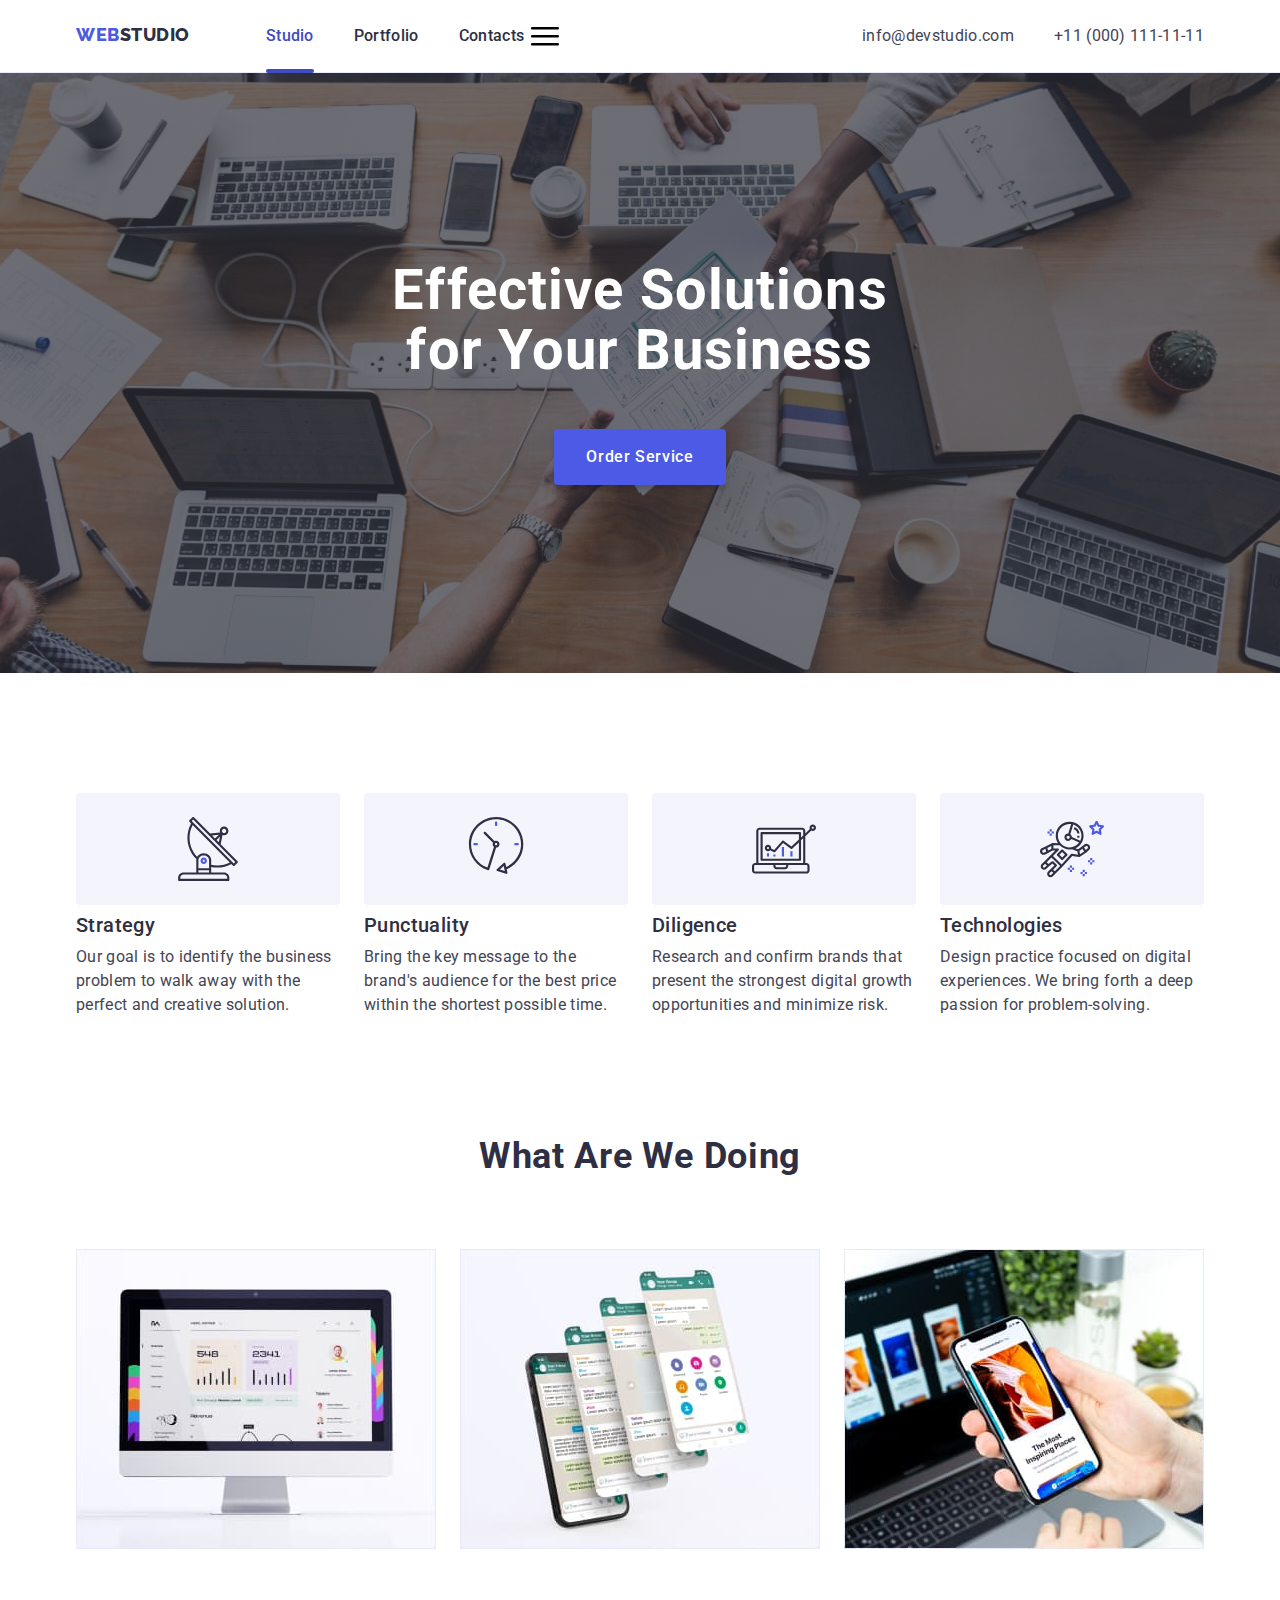
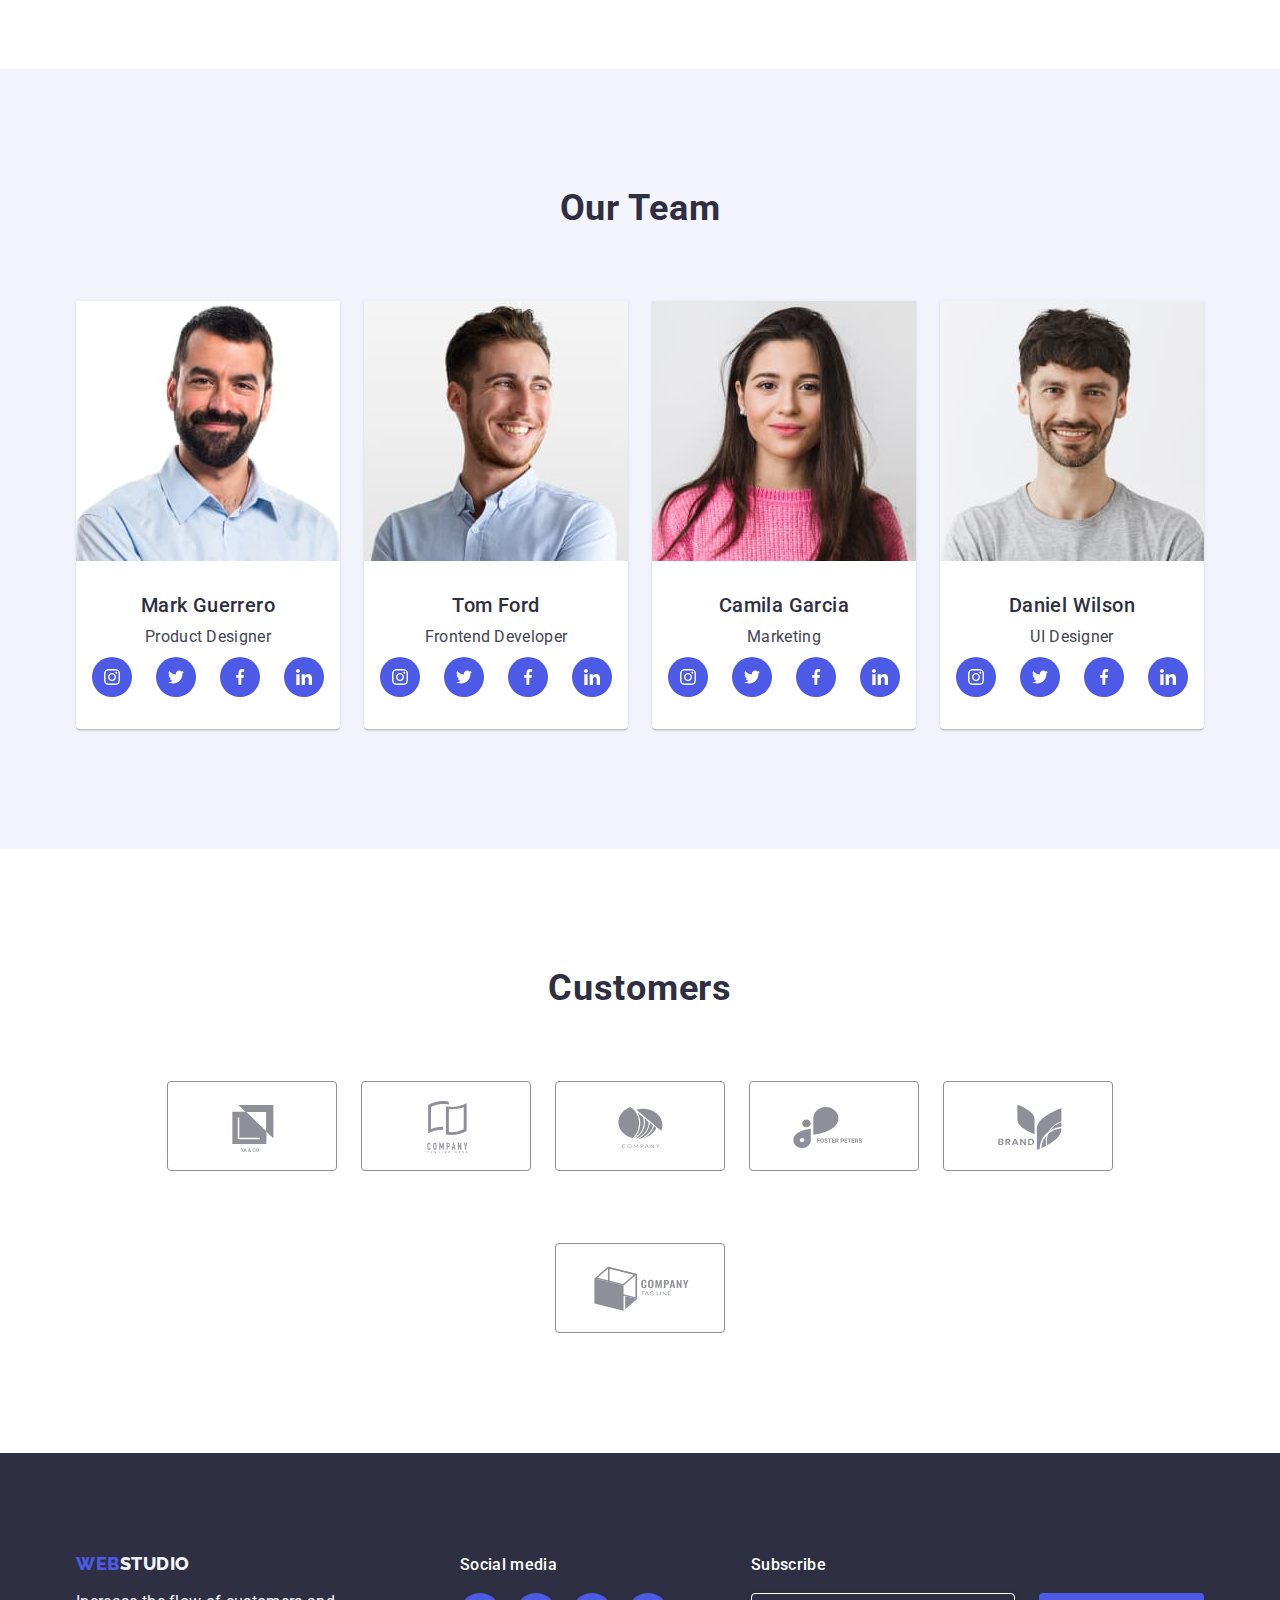
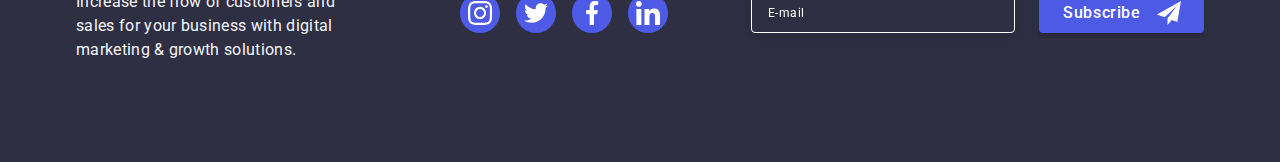
==== commit b8ebd2d7: "temp mobile menu" ====
--- a/index.html
+++ b/index.html
@@ -22,7 +22,7 @@
     <title>Studio</title>
   </head>
 
-  <body>
+  <body data-body>
     <!-- Здесь размещается шапка сайта -->
     <header class="header">
       <div class="container header__wrapper">
@@ -46,75 +46,89 @@
           </ul>
         </nav>
 
-        <!-- mobile-menu -->
-        <div class="mobile-menu" id="mobile-menu" data-menu>
-          <ul class="mobile-menu__nav">
-            <li class="mobile-menu__nav-item">
-              <a class="mobile-menu__nav-link mobile-menu__nav-link--current" href="./index.html"
-                >Studio
-              </a>
-            </li>
-            <li class="mobile-menu__nav-item">
-              <a class="mobile-menu__nav-link" href="./portfolio.html">Portfolio</a>
-            </li>
-            <li class="mobile-menu__nav-item">
-              <a class="mobile-menu__nav-link" href="#">Contacts</a>
-            </li>
-          </ul>
-          <ul class="mobile-menu__contacts">
-            <li class="mobile-menu__contacts-item">
-              <a class="mobile-menu__contacts--tel" href="tel:+110001111111">+11 (000) 111-11-11</a>
-            </li>
-            <li class="mobile-menu__contacts-item">
-              <a class="mobile-menu__contacts--email" href="mailto:info@devstudio.com"
-                >info@devstudio.com</a
-              >
-            </li>
-          </ul>
-          <ul class="mobile-menu__socials">
-            <li class="mobile-menu__socials-item">
-              <a class="mobile-menu__social-link" href="#">
-                <svg class="mobile-menu__social-link-icon" width="24" height="24">
-                  <use href="./images/icons.svg#icon-instagram"></use>
-                </svg>
-              </a>
-            </li>
-            <li class="mobile-menu__socials-item">
-              <a class="mobile-menu__social-link" href="#">
-                <svg class="mobile-menu__social-link-icon" width="24" height="24">
-                  <use href="./images/icons.svg#icon-twitter"></use>
-                </svg>
-              </a>
-            </li>
-            <li class="mobile-menu__socials-item">
-              <a class="mobile-menu__social-link" href="#">
-                <svg class="mobile-menu__social-link-icon" width="24" height="24">
-                  <use href="./images/icons.svg#icon-facebook"></use>
-                </svg>
-              </a>
-            </li>
-            <li class="mobile-menu__socials-item">
-              <a class="mobile-menu__social-link" href="#">
-                <svg class="mobile-menu__social-link-icon" width="24" height="24">
-                  <use href="./images/icons.svg#icon-linkedin"></use>
-                </svg>
-              </a>
-            </li>
-          </ul>
-        </div>
-        <button
-          class="mobile-menu-btn is-open"
-          type="button"
-          aria-label="мобільне меню"
+        <!-- <button
+          class="menu-toggle js-open-menu"
           aria-expanded="false"
           aria-controls="mobile-menu"
-          data-menu-button
         >
-          <svg class="mobile-menu-icon" width="32" height="22">
-            <use class="mobile-menu-burger" href="./images/icons.svg#icon-burger"></use>
-            <use class="mobile-menu-close" href="./images/icons.svg#icon-close-burger-btn"></use>
+          <svg width="32" height="19">
+            <use href="./images/icons.svg@icon-burger"></use>
+          </svg>
+        </button> -->
+
+        <button
+          class="burger-button menu-toggle js-open-menu"
+          aria-expanded="false"
+          aria-controls="mobile-menu"
+        >
+          <svg width="30" height="19">
+            <use href="./images/icons.svg#icon-burger"></use>
           </svg>
         </button>
+
+        <!-- mobile-menu -->
+        <div class="menu-container js-menu-container" id="mobile-menu">
+          <button class="burger-close js-close-menu">
+            <svg width="24" height="24">
+              <use href="./images/icons.svg#icon-burger-close"></use>
+            </svg>
+          </button>
+
+          <ul>
+            <li>
+              <a href="./index.html">Studio</a>
+            </li>
+
+            <li>
+              <a href="./portfolio.html">Portfolio</a>
+            </li>
+
+            <li>
+              <a href="#">Contacts</a>
+            </li>
+          </ul>
+
+          <ul>
+            <li>
+              <a href="tel:+110001111111">+11 (000) 111-11-11</a>
+            </li>
+
+            <li>
+              <a href="mailto:info@devstudio.com">info@devstudio.com</a>
+            </li>
+          </ul>
+
+          <ul>
+            <li>
+              <a href="#">
+                <svg class="team__social-icon" width="40" height="40">
+                  <use href="./images/icons.svg#icon-facebook"></use>
+                </svg>
+              </a>
+            </li>
+            <li>
+              <a href="#">
+                <svg class="team__social-icon" width="40" height="40">
+                  <use href="./images/icons.svg#icon-facebook"></use>
+                </svg>
+              </a>
+            </li>
+            <li>
+              <a href="#">
+                <svg class="team__social-icon" width="40" height="40">
+                  <use href="./images/icons.svg#icon-facebook"></use>
+                </svg>
+              </a>
+            </li>
+            <li>
+              <a href="#">
+                <svg class="team__social-icon" width="40" height="40">
+                  <use href="./images/icons.svg#icon-facebook"></use>
+                </svg>
+              </a>
+            </li>
+          </ul>
+        </div>
 
         <!-- Блок контактной информации -->
         <address class="header__address">
@@ -159,8 +173,10 @@
               <h3 class="approach__subtitle">Strategy</h3>
 
               <p class="approach__description">
-                Our goal is to identify the business<br class="approach__description-br"> problem to walk away with
-                the perfect and creative solution.
+                Our goal is to identify the business<br
+                  class="approach__description-br"
+                />
+                problem to walk away with the perfect and creative solution.
               </p>
             </li>
 
@@ -236,6 +252,7 @@
                   loading="lazy"
                 />
               </picture>
+            </li>
 
             <li class="services__item">
               <picture>
@@ -691,11 +708,9 @@
         </div>
 
         <div class="footer-subscribe-wrapper">
-            <p class="footer-subscribe__title">Subscribe</p>
+          <p class="footer-subscribe__title">Subscribe</p>
           <form class="footer-subscribe-form" name="subscribe">
-            <label class="subscribe-email" for="subscribe-email"
-              ></label
-            >
+            <label class="subscribe-email" for="subscribe-email"></label>
             <input
               class="footer-subscribe-input"
               type="email"
@@ -724,82 +739,78 @@
         </button>
 
         <!-- Form  -->
-          <p class="modal-title">
-            Leave your contacts and we will call you back
-          </p>
-
-          <form class="form-recall" name="recall" autocomplete="on">
-            <div class="form-field">
-              <label class="form-field-label" for="user-name">Name</label>
-              <div class="form-field-wrapper">
-                <input
-                  class="form-field-input"
-                  id="user-name"
-                  type="text"
-                  name="user-name"
-                  autofocus
-                />
-                <svg class="form-field-icon" width="18" height="18">
-                  <use href="./images/icons.svg#icon-person-black"></use>
-                </svg>
-              </div>
+        <p class="modal-title">Leave your contacts and we will call you back</p>
+
+        <form class="form-recall" name="recall" autocomplete="on">
+          <div class="form-field">
+            <label class="form-field-label" for="user-name">Name</label>
+            <div class="form-field-wrapper">
+              <input
+                class="form-field-input"
+                id="user-name"
+                type="text"
+                name="user-name"
+                autofocus
+              />
+              <svg class="form-field-icon" width="18" height="18">
+                <use href="./images/icons.svg#icon-person-black"></use>
+              </svg>
             </div>
-
-            <div class="form-field">
-              <label class="form-field-label" for="user-tel">Phone</label>
-              <div class="form-field-wrapper">
-                <input
-                  class="form-field-input"
-                  id="user-tel"
-                  type="tel"
-                  name="user-tel"
-                />
-                <svg class="form-field-icon" width="18" height="18">
-                  <use href="./images/icons.svg#icon-phone-black"></use>
-                </svg>
-              </div>
+          </div>
+
+          <div class="form-field">
+            <label class="form-field-label" for="user-tel">Phone</label>
+            <div class="form-field-wrapper">
+              <input
+                class="form-field-input"
+                id="user-tel"
+                type="tel"
+                name="user-tel"
+              />
+              <svg class="form-field-icon" width="18" height="18">
+                <use href="./images/icons.svg#icon-phone-black"></use>
+              </svg>
             </div>
-
-            <div class="form-field">
-              <label class="form-field-label" for="user-email">Email</label>
-              <div class="form-field-wrapper">
-                <input
-                  class="form-field-input"
-                  id="user-email"
-                  type="email"
-                  name="user-email"
-                />
-                <svg class="form-field-icon" width="18" height="18">
-                  <use href="./images/icons.svg#icon-email-black"></use>
-                </svg>
-              </div>
+          </div>
+
+          <div class="form-field">
+            <label class="form-field-label" for="user-email">Email</label>
+            <div class="form-field-wrapper">
+              <input
+                class="form-field-input"
+                id="user-email"
+                type="email"
+                name="user-email"
+              />
+              <svg class="form-field-icon" width="18" height="18">
+                <use href="./images/icons.svg#icon-email-black"></use>
+              </svg>
             </div>
-            <div class="form-field-comment">
-              <label class="form-field-label" for="user-comment">Comment</label>
-              <textarea
-                class="comment-input"
-                name="user-comment"
-                id="user-comment"
-                rows="10"
-                placeholder="Text input"
-              ></textarea>
-            </div>
-
-            <label class="check-wrapper">
-              <input class="check-input" type="checkbox" 
-              
-              />
-              <svg class="check-icon-complete" width="16" height="16">
-                <use href="./images/icons.svg#icon-check-complete"></use>
-              </svg>
-              <span class="check-privacy-text">
-                I accept the terms and conditions of the
-                <a class="policy-link" href="#">Privacy Policy</a>
-              </span>
-            </label>
-
-            <button class="form-recall-button" type="submit">Send</button>
-          </form>
+          </div>
+          <div class="form-field-comment">
+            <label class="form-field-label" for="user-comment">Comment</label>
+            <textarea
+              class="comment-input"
+              name="user-comment"
+              id="user-comment"
+              rows="10"
+              placeholder="Text input"
+            ></textarea>
+          </div>
+
+          <label class="check-wrapper">
+            <input class="check-input" type="checkbox" />
+            <svg class="check-icon-complete" width="16" height="16">
+              <use href="./images/icons.svg#icon-check-complete"></use>
+            </svg>
+            <span class="check-privacy-text">
+              I accept the terms and conditions of the
+              <a class="policy-link" href="#">Privacy Policy</a>
+            </span>
+          </label>
+
+          <button class="form-recall-button" type="submit">Send</button>
+        </form>
       </div>
     </div>
 
--- a/css/styles.css
+++ b/css/styles.css
@@ -136,6 +136,7 @@
 .header__wrapper {
   display: flex;
   align-items: center;
+  justify-content: space-between;
 }
 
 .header__navigation {
@@ -1167,7 +1168,6 @@
   clip-path: inset(100%);
   clip: rect(0 0 0 0);
   overflow: hidden;
-  color: red;
   position: relative;
 }
 
@@ -1179,6 +1179,8 @@
 }
 
 .check-icon-complete {
+  /* position: absolute; */
+  left: 0;
   fill: transparent;
   border: 2px var(--color-8e8f99) solid;
   border-radius: 2px;
@@ -1235,142 +1237,61 @@
   transition: transform 250ms cubic-bezier(0.4, 0, 0.2, 1);
 }
 
-.mobile-menu-btn {
+.no-scroll {
+  overflow: hidden;
+}
+
+.burger-button {
+  display: flex;
+  align-items: center;
+  justify-content: center;
   background-color: transparent;
   border: none;
-  width: 40px;
-  height: 40px;
+}
+
+.burger-close {
+  width: 24px;
+  height: 24px;
   display: flex;
   align-items: center;
   justify-content: center;
-  padding: 0;
-  margin: 0;
-  z-index: 1000;
-}
-
-.mobile-menu-btn:hover, .mobile-menu-btn:focus {
-  fill: var(--accent-color);
-}
-
-.mobile-menu-burger {
-  opacity: 0;
-}
-
-.mobile-menu-btn.is-open .mobile-menu-burger {
-  opacity: 1;
-}
-
-.mobile-menu-close {
-  opacity: 1;
-}
-
-.mobile-menu-btn.is-open .mobile-menu-close {
-  opacity: 0;
-}
-
-.mobile-menu-btn {
-  display: flex;
-  margin-left: auto;
-}
-
-@media screen and (min-width: 768px) {
-  .mobile-menu-btn {
-    display: none;
-  }
-}
-
-
-.mobile-menu.is-open {
+  padding: 6px;
+  border-radius: 50%;
+  border: 1px solid #E7E9FC;
+  background-color: #ffffff;
+}
+
+/* .menu-toggle:hover,
+.menu-toggle:focus {
+  background-color: rgba(0, 0, 0, 0.1);
+} */
+
+.menu-container {
+  position: fixed;
+
+  top: 0;
+  left: 0;
+  width: 100vw;
+  height: 100vh;
+  padding: 24px 24px 40px 40px;
+  background-color: #ffffff;
+  z-index: 999;
+
+  transform: translateX(100%);
+  transition: transform 250ms ease-in-out;
+
+  display: flex;
+  flex-direction: column;
+}
+
+.menu-container.is-open {
   transform: translateX(0);
 }
 
-.mobile-menu__nav {
-  margin-bottom: auto;
-}
-
-.mobile-menu__contacts {
-  margin-bottom: 64px;
-}
-
-.mobile-menu__nav,
-.mobile-menu__contacts {
-  display: flex;
-  flex-direction: column;
-}
-
-.mobile-menu__nav-link {
-  font-weight: 700;
-  font-size: 36px;
-  line-height: 1.11;
-  letter-spacing: 0.02em;
-  /* display: flex; */
-  transition: color 250ms cubic-bezier(0.4, 0, 0.2, 1);
-}
-
-.mobile-menu__nav-link:hover,
-.mobile-menu__nav-link:focus {
-  color: var(--color-404bbf);
-}
-
-.mobile-menu__nav-item:not(:last-child),
-.mobile-menu__contacts-item:not(:last-child) {
-  margin-bottom: 40px;
-}
-
-.mobile-menu__nav-link--current {
-  color: var(--color-404bbf);
-}
-
-.mobile-menu__contacts--tel {
-  font-weight: 700;
-  font-size: 36px;
-  line-height: 1.11;
-  color: var(--color-434455);
-  display: block;
-}
-
-.mobile-menu__contacts--email {
-  font-weight: 500;
-  font-size: 24px;
-  line-height: 1.17;
-  letter-spacing: 0.02em;
-  color: var(--color-434455);
-}
-
-.mobile-menu__contacts--tel:hover,
-.mobile-menu__contacts--tel:focus,
-.mobile-menu__contacts--email:hover,
-.mobile-menu__contacts--email:focus {
-  color: var(--color-404bbf);
-}
-
-.mobile-menu__socials {
-  display: flex;
-  justify-content: space-between;;
-}
-
-.mobile-menu__socials-item:not(:last-child) .mobile-menu__socials-link {
-  border-right: 1px solid rgba(33, 33, 33, 0.2);
-  padding-right: 10px;
-}
-
-.mobile-menu__social-link {
-  display: flex;
-  justify-content: center;
-  align-items: center;
-  width: 40px;
-  height: 40px;
-  border-radius: 50%;
-  background-color: var(--color-4d5ae5);
-  color: var(--color-ffffff);
-  transition: background-color 250ms cubic-bezier(0.4, 0, 0.2, 1);
-}
-
-.mobile-menu__social-link:hover,
-.mobile-menu__social-link:focus {
-  background-color: var(--color-404bbf);
-}
-
-.mobile-menu__social-link-icon {
-  fill: currentColor;
-}+.burger-close {
+  position: absolute;
+  top: 24px;
+  right: 24px;
+  max-width: 480px;
+}
+
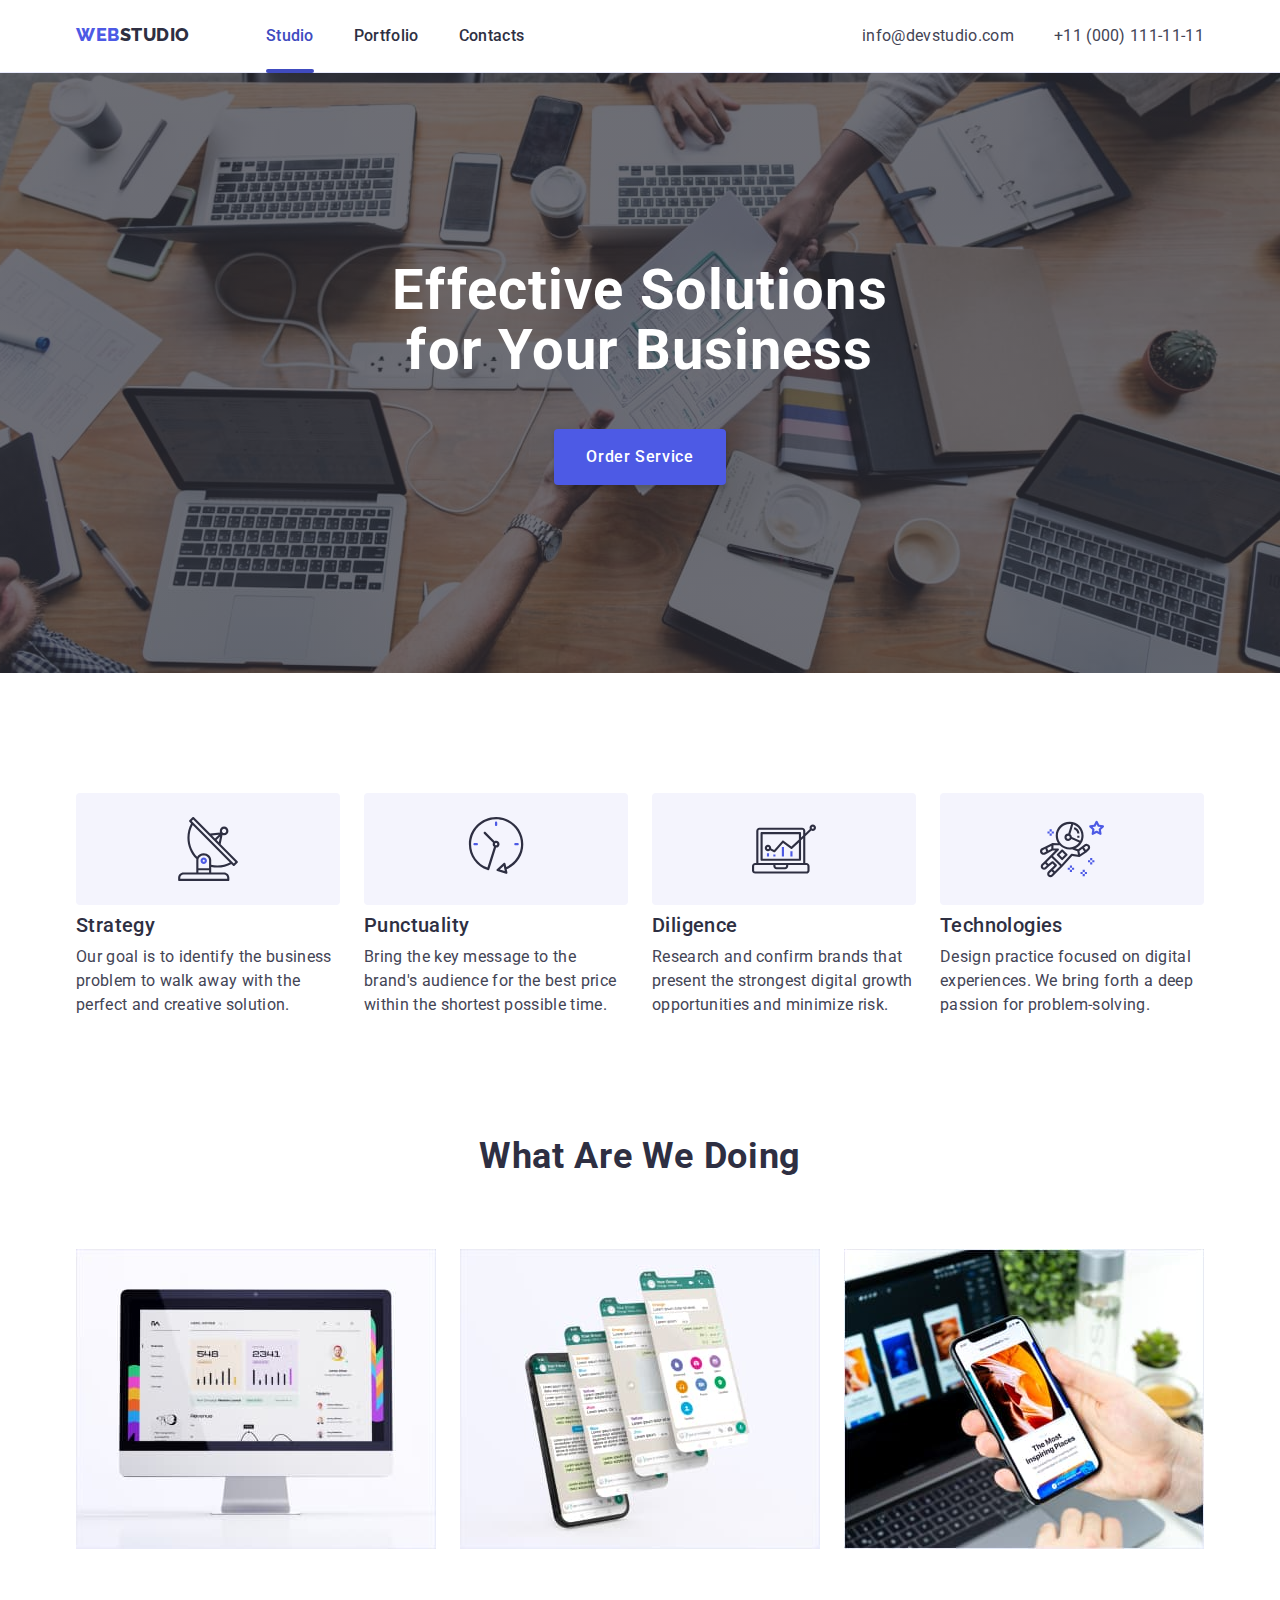
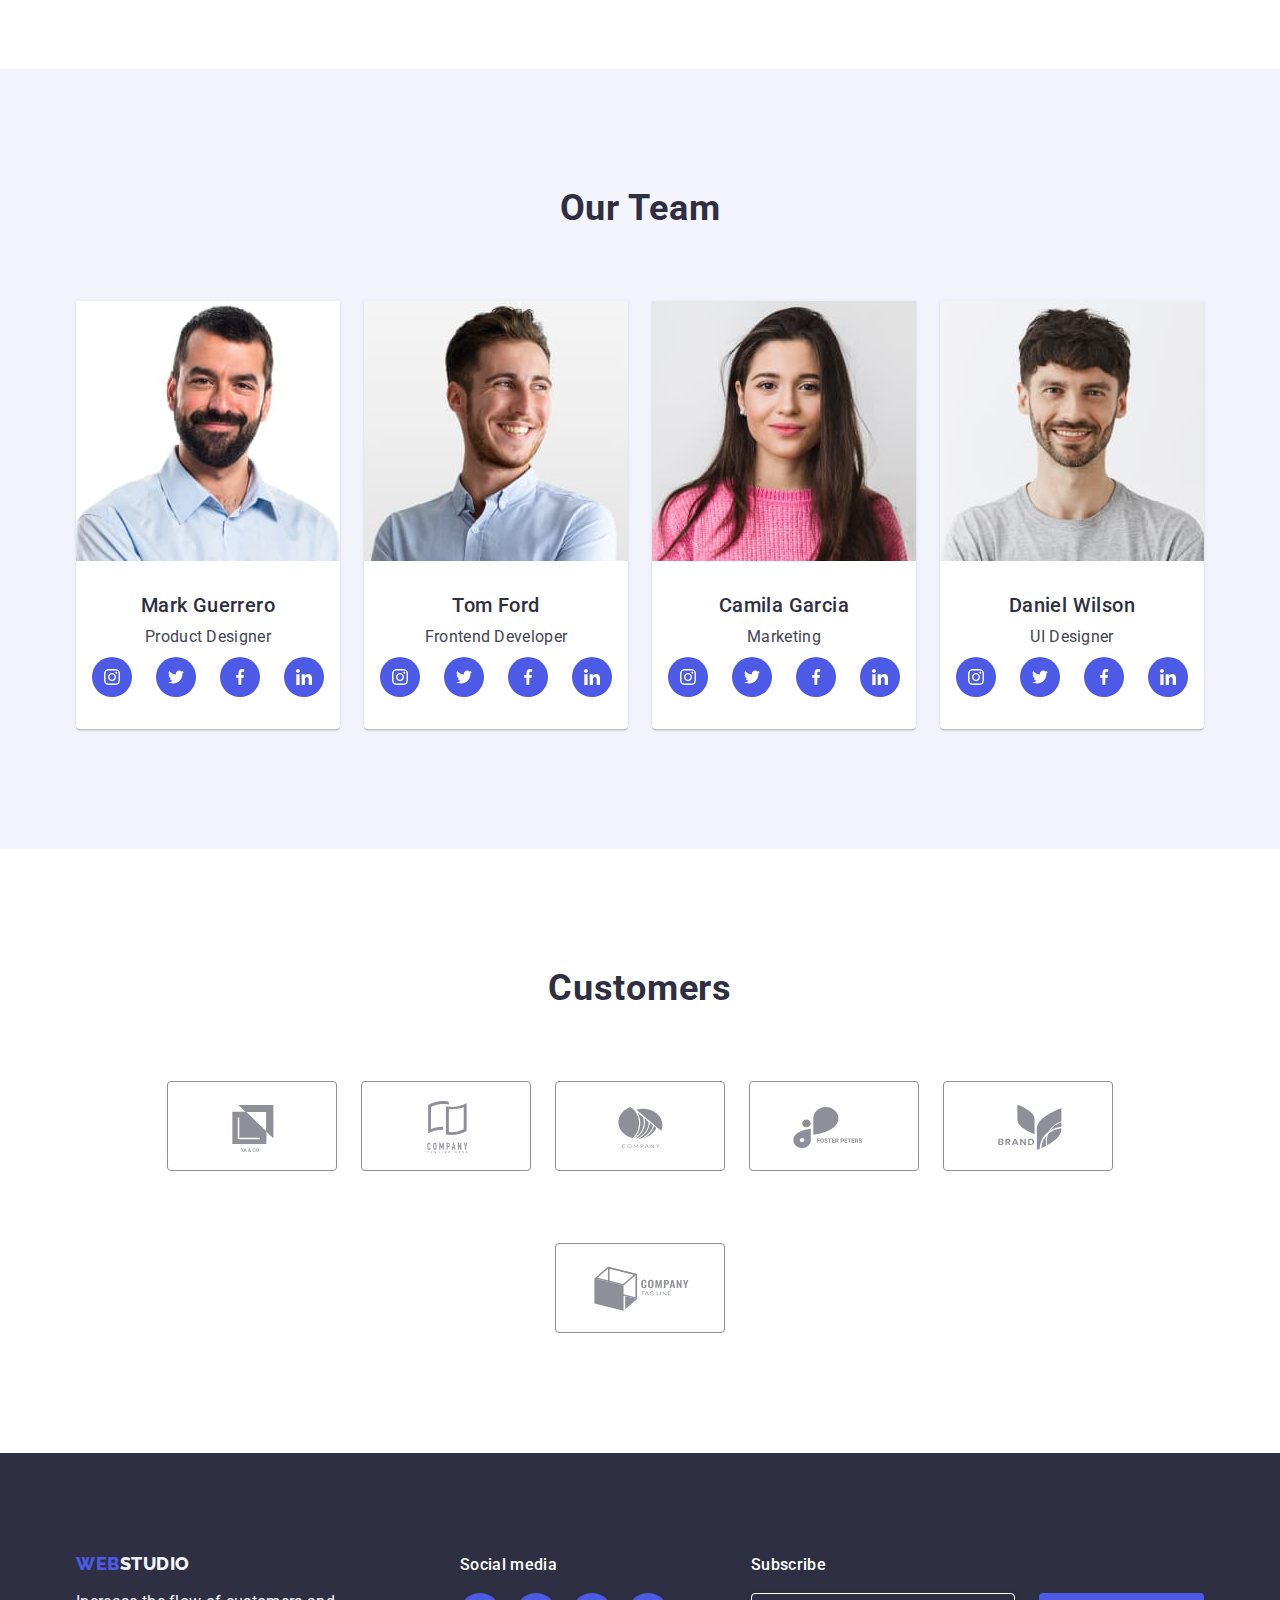
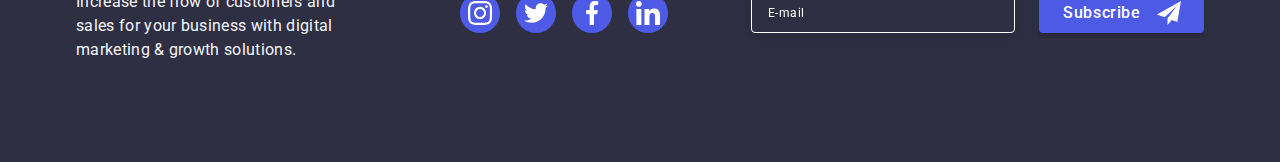
==== commit c05ef0de: "complete" ====
--- a/index.html
+++ b/index.html
@@ -74,56 +74,56 @@
             </svg>
           </button>
 
-          <ul>
-            <li>
-              <a href="./index.html">Studio</a>
-            </li>
-
-            <li>
-              <a href="./portfolio.html">Portfolio</a>
-            </li>
-
-            <li>
-              <a href="#">Contacts</a>
-            </li>
-          </ul>
-
-          <ul>
-            <li>
-              <a href="tel:+110001111111">+11 (000) 111-11-11</a>
-            </li>
-
-            <li>
-              <a href="mailto:info@devstudio.com">info@devstudio.com</a>
-            </li>
-          </ul>
-
-          <ul>
-            <li>
-              <a href="#">
-                <svg class="team__social-icon" width="40" height="40">
+          <ul class="mobile-navigation__menu-list">
+            <li class="mobile-navigation__menu-item">
+              <a class="mobile-navigation__menu-link" href="./index.html">Studio</a>
+            </li>
+
+            <li class="mobile-navigation__menu-item">
+              <a class="mobile-navigation__menu-link" href="./portfolio.html">Portfolio</a>
+            </li>
+
+            <li class="mobile-navigation__menu-item">
+              <a class="mobile-navigation__menu-link" href="#">Contacts</a>
+            </li>
+          </ul>
+
+          <ul class="mobile-contacts_list">
+            <li class="mobile-contacts_item">
+              <a class="mobile-contacts_link mobile-contacts__tel" href="tel:+110001111111">+11 (000) 111-11-11</a>
+            </li>
+
+            <li class="mobile-contacts_item">
+              <a class="mobile-contacts_link mobile-contacts__mail" href="mailto:info@devstudio.com">info@devstudio.com</a>
+            </li>
+          </ul>
+
+          <ul class="mobile__social-list">
+            <li class="mobile__social-item">
+              <a class="mobile__social-links" href="#">
+                <svg class="mobile__social-icon" width="40" height="40">
+                  <use href="./images/icons.svg#icon-instagram"></use>
+                </svg>
+              </a>
+            </li>
+            <li class="mobile__social-item">
+              <a class="mobile__social-links" href="#">
+                <svg class="mobile__social-icon" width="40" height="40">
+                  <use href="./images/icons.svg#icon-twitter"></use>
+                </svg>
+              </a>
+            </li>
+            <li class="mobile__social-item">
+              <a class="mobile__social-links" href="#">
+                <svg class="mobile__social-icon" width="40" height="40">
                   <use href="./images/icons.svg#icon-facebook"></use>
                 </svg>
               </a>
             </li>
-            <li>
-              <a href="#">
-                <svg class="team__social-icon" width="40" height="40">
-                  <use href="./images/icons.svg#icon-facebook"></use>
-                </svg>
-              </a>
-            </li>
-            <li>
-              <a href="#">
-                <svg class="team__social-icon" width="40" height="40">
-                  <use href="./images/icons.svg#icon-facebook"></use>
-                </svg>
-              </a>
-            </li>
-            <li>
-              <a href="#">
-                <svg class="team__social-icon" width="40" height="40">
-                  <use href="./images/icons.svg#icon-facebook"></use>
+            <li class="mobile__social-item">
+              <a class="mobile__social-links" href="#">
+                <svg class="mobile__social-icon" width="40" height="40">
+                  <use href="./images/icons.svg#icon-linkedin"></use>
                 </svg>
               </a>
             </li>
--- a/css/styles.css
+++ b/css/styles.css
@@ -1247,6 +1247,10 @@
   justify-content: center;
   background-color: transparent;
   border: none;
+
+  @media screen and (min-width:768px) {
+    display: none;
+  }
 }
 
 .burger-close {
@@ -1259,6 +1263,8 @@
   border-radius: 50%;
   border: 1px solid #E7E9FC;
   background-color: #ffffff;
+
+
 }
 
 /* .menu-toggle:hover,
@@ -1273,7 +1279,7 @@
   left: 0;
   width: 100vw;
   height: 100vh;
-  padding: 24px 24px 40px 40px;
+  padding: 80px 24px 40px 40px;
   background-color: #ffffff;
   z-index: 999;
 
@@ -1282,6 +1288,10 @@
 
   display: flex;
   flex-direction: column;
+
+  /* @media screen and (min-width:768px) {
+    display: none;
+  } */
 }
 
 .menu-container.is-open {
@@ -1295,3 +1305,93 @@
   max-width: 480px;
 }
 
+.burger-close:hover,
+.burger-close:focus {
+  background-color:#E7E9FC;
+}
+
+.mobile-navigation__menu-list {
+  display: flex;
+  flex-direction: column;
+  gap: 40px;
+  margin-bottom: auto;
+}
+
+.mobile-navigation__menu-item {
+}
+
+.mobile-navigation__menu-link {
+font-weight: 700;
+font-size: 36px;
+line-height: 1.11;
+letter-spacing: 0.02em;
+text-transform: capitalize;
+color: var(--color-2e2f42);
+}
+
+.mobile-navigation__menu-link:hover,
+.mobile-navigation__menu-link:focus {
+  color: var(--color-404bbf);
+}
+
+.mobile-contacts_list {
+  display: flex;
+  flex-direction: column;
+  gap: 40px;
+  margin-bottom: 48px;
+}
+.mobile-contacts_item {
+}
+
+.mobile-contacts_link {
+  letter-spacing: 0.02em;
+  color: var(--color-434455);
+}
+
+.mobile-contacts_link:hover,
+.mobile-contacts_link:focus {
+  color: var(--color-404bbf);
+}
+
+.mobile-contacts__tel {
+font-weight: 700;
+font-size: 36px;
+line-height: 1.11;
+letter-spacing: 0.02em;
+text-transform: capitalize;
+}
+
+.mobile-contacts__mail {
+font-weight: 500;
+font-size: 20px;
+line-height: 1.2;
+}
+
+.mobile__social-list {
+  display: flex;
+  justify-content: space-between;
+}
+.mobile__social-item {
+}
+
+.mobile__social-links {
+  display: flex;
+  justify-content: center;
+  align-items: center;
+  width: 40px;
+  height: 40px;
+  padding: 8px;
+  border-radius: 50%;
+  background-color: var(--color-4d5ae5);
+  color: var(--color-ffffff);
+  transition: background-color 250ms cubic-bezier(0.4, 0, 0.2, 1);
+}
+
+.mobile__social-links:hover,
+.mobile__social-links:focus {
+  background-color: var(--color-404bbf);
+}
+
+.mobile__social-icon {
+  fill: currentColor;
+}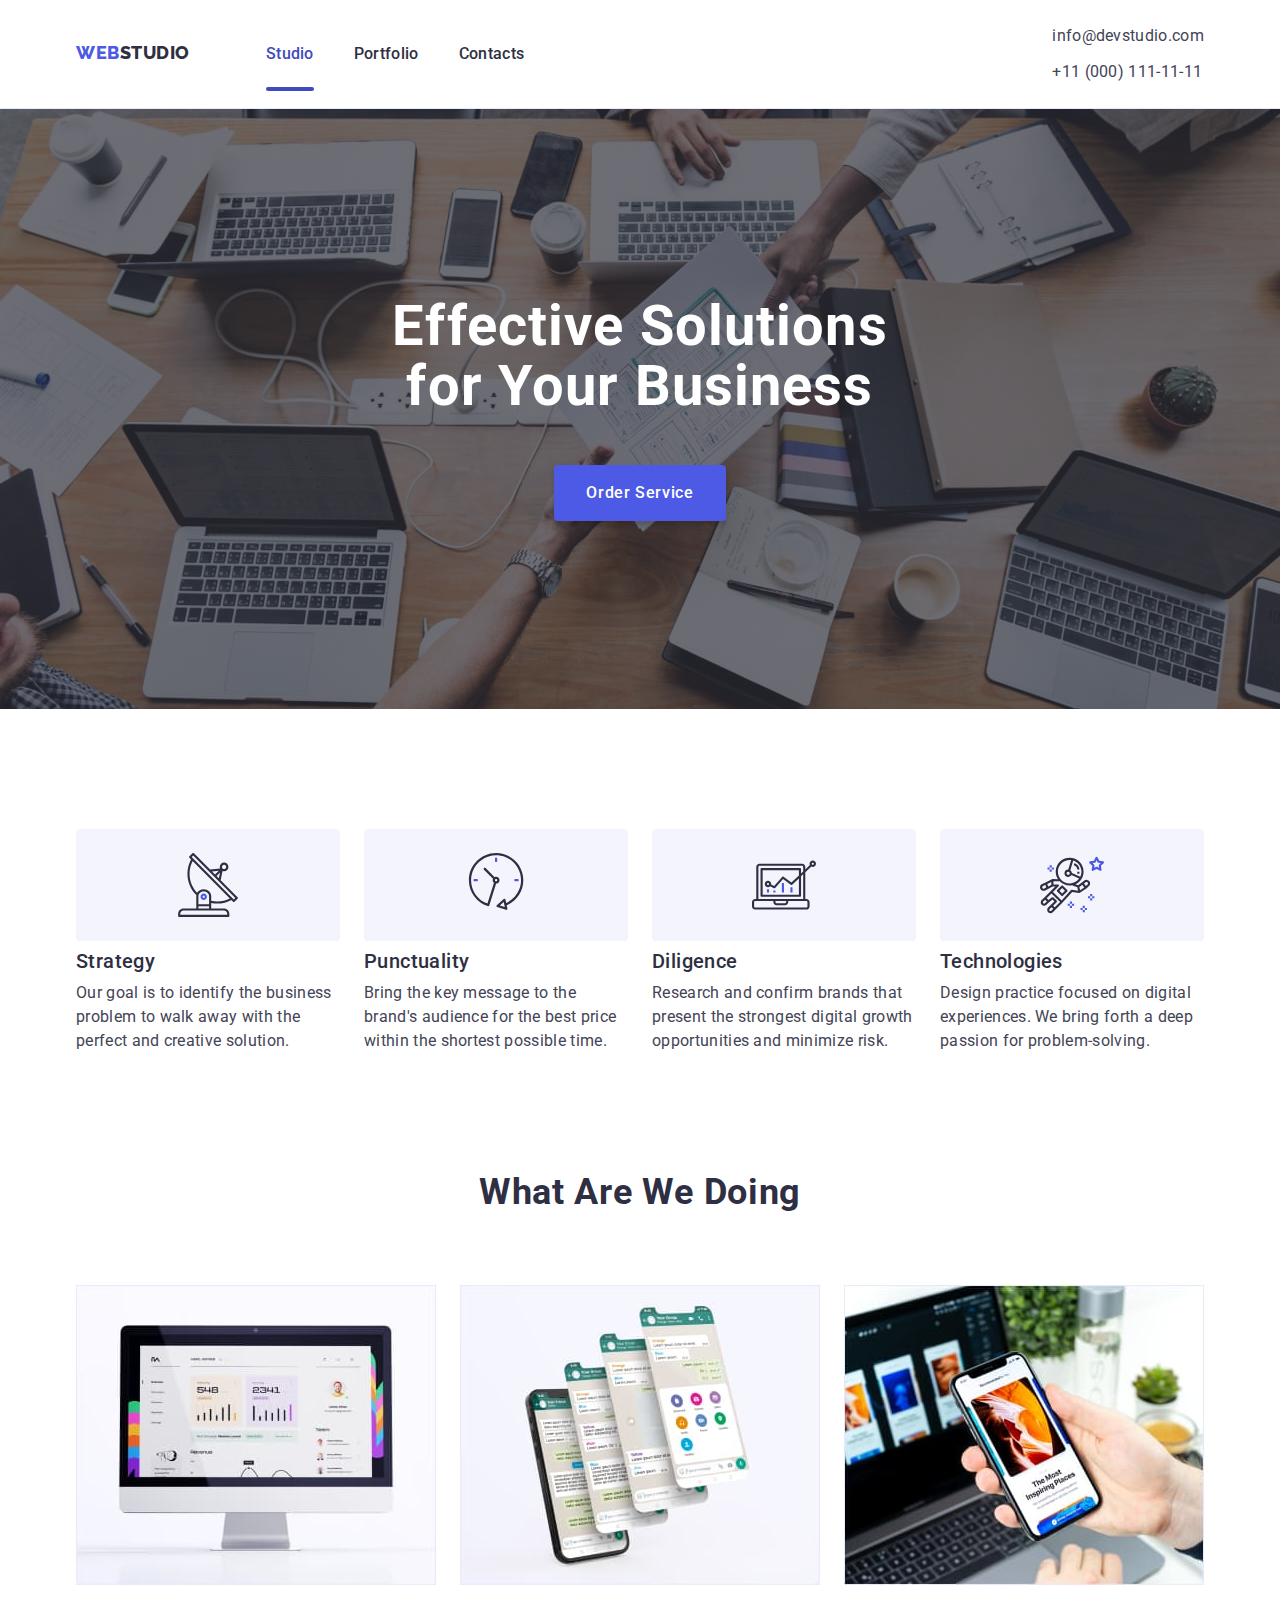
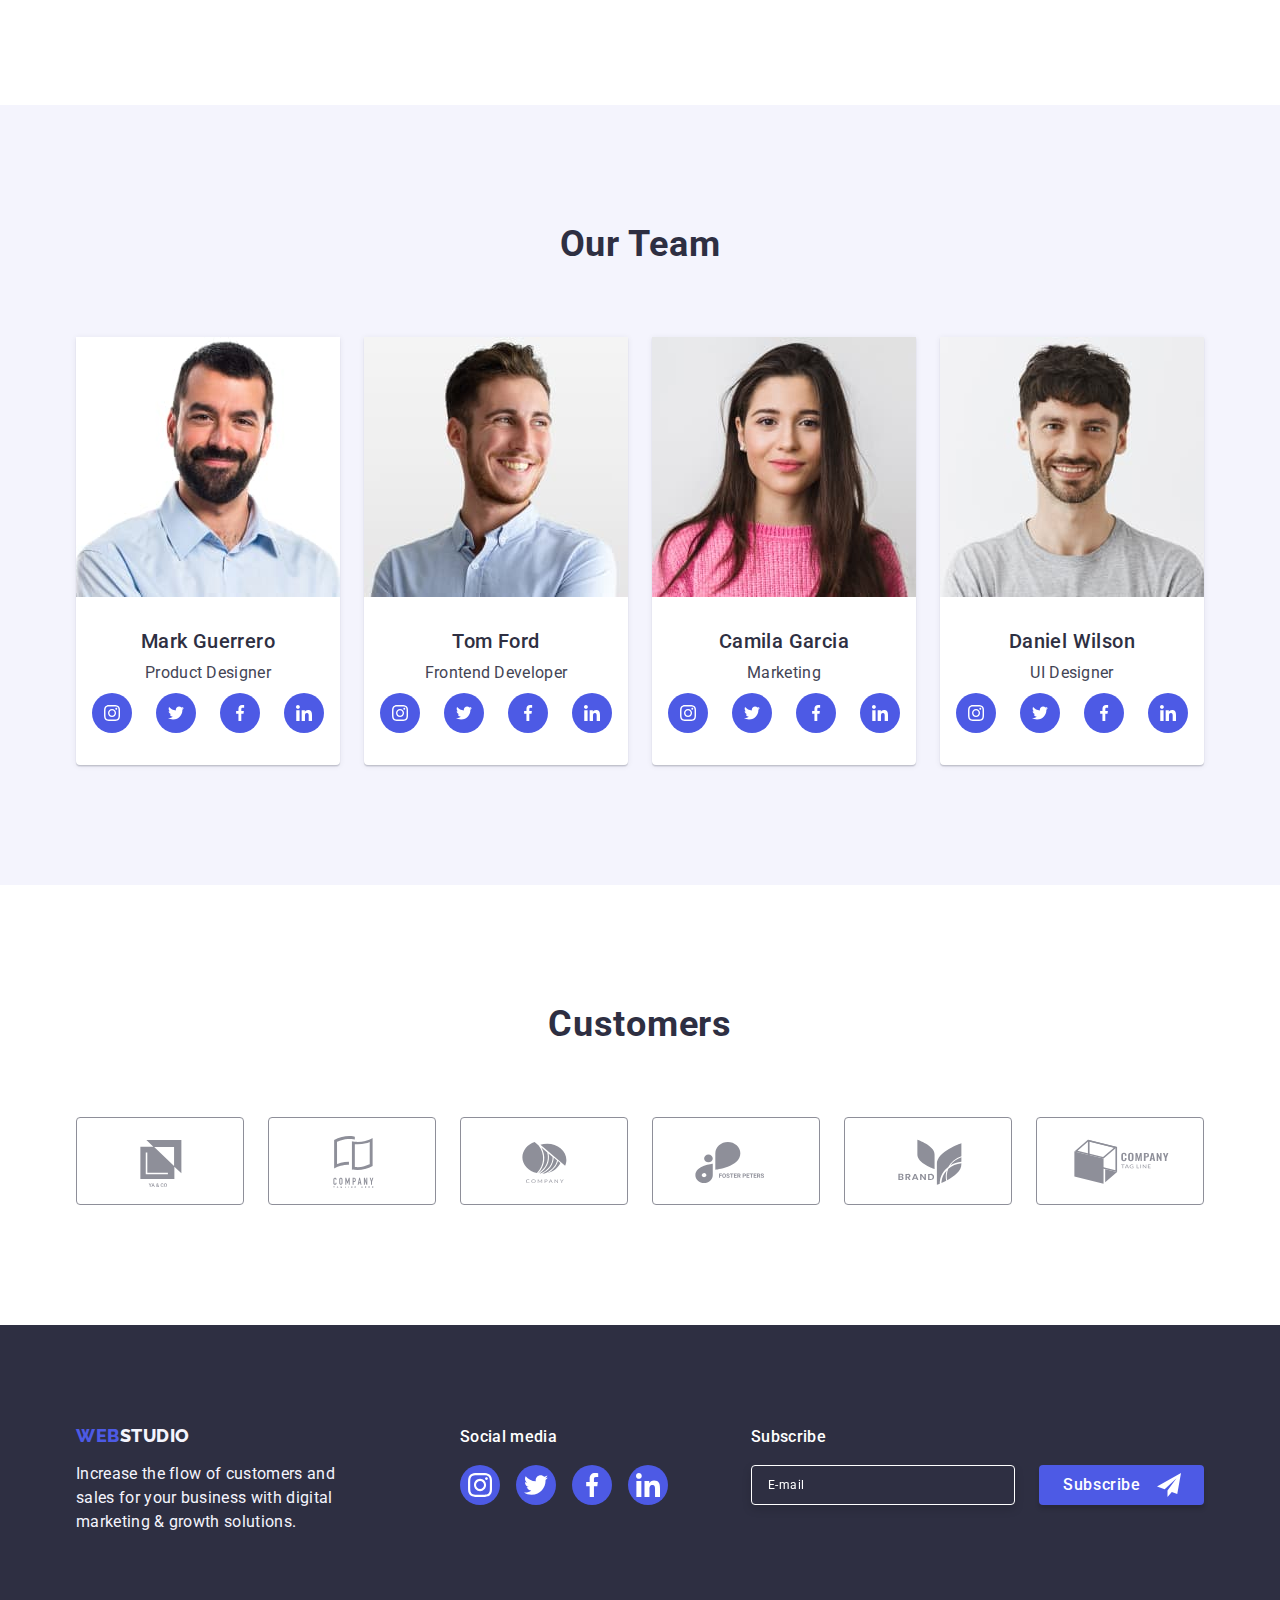
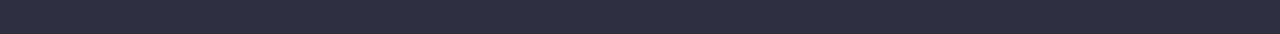
==== commit ae103647: "fix" ====
--- a/index.html
+++ b/index.html
@@ -46,16 +46,6 @@
           </ul>
         </nav>
 
-        <!-- <button
-          class="menu-toggle js-open-menu"
-          aria-expanded="false"
-          aria-controls="mobile-menu"
-        >
-          <svg width="32" height="19">
-            <use href="./images/icons.svg@icon-burger"></use>
-          </svg>
-        </button> -->
-
         <button
           class="burger-button menu-toggle js-open-menu"
           aria-expanded="false"
@@ -76,7 +66,7 @@
 
           <ul class="mobile-navigation__menu-list">
             <li class="mobile-navigation__menu-item">
-              <a class="mobile-navigation__menu-link" href="./index.html">Studio</a>
+              <a class="mobile-navigation__menu-link current_mobile" href="./index.html">Studio</a>
             </li>
 
             <li class="mobile-navigation__menu-item">
--- a/css/styles.css
+++ b/css/styles.css
@@ -22,11 +22,11 @@
   box-sizing: border-box;
 }
 
-*,
+/* *,
 *::after,
 *::before {
   box-sizing: inherit;
-}
+} */
 
 /* Стили для обнуления верхних отступов у элементов */
 h1,
@@ -211,12 +211,19 @@
 }
 
 .header__contact-item {
-  line-height: 1.25;
+  /* line-height: 1.25; */
+}
+
+.header__contact-list {
+  font-size: 12px;
+  display: flex;
+  flex-direction: column;
+  gap: 12px;
 }
 
 .header__contact-link {
   font-size: 12px;
-  line-height: 1.17;
+  /* line-height: 1.17; */
   letter-spacing: 0.04em;
   color: var(--color-434455);
   transition: color 250ms cubic-bezier(0.4, 0, 0.2, 1);
@@ -384,7 +391,6 @@
   @media screen and (min-width: 768px) {
     flex-direction: row;
     flex-wrap: wrap;
-    /* gap: 24px; */
   }
 }
 
@@ -571,6 +577,13 @@
 /*#endregion ---TEAM SECTION---*/
 
 /*#region --CUSTOMERS SECTION--*/
+.customers {
+  @media screen and (min-width: 768px) and (max-width: 1199px) {
+    width: 581px;
+    margin: 0 auto;
+  }
+}
+
 .customers__title {
   font-weight: 700;
   font-size: 36px;
@@ -586,22 +599,22 @@
 .customers__list {
   display: flex;
   flex-wrap: wrap;
-  justify-content: center;
   gap: 72px 16px;
 
-  @media screen and (min-width: 425px) {
-    justify-content: space-between;
-    gap: 72px 0;
-  }
-
-  @media screen and (min-width: 768px) {
-    justify-content: center;
+  @media screen and (min-width: 768px) {
     gap: 72px 24px;
   }
-
-  @media screen and (min-width: 1440px) {
-    justify-content: space-between;
-    gap: 0;
+}
+
+.customers__item {
+  width: calc((100% - 1 * 16px) / 2);
+
+  @media screen and (min-width: 768px) {
+    width: calc((100% - 2 * 24px) / 3);
+  }
+
+  @media screen and (min-width: 1200px) {
+    width: calc((100% - 5 * 24px) / 6);
   }
 }
 
@@ -612,13 +625,10 @@
   display: flex;
   align-items: center;
   justify-content: center;
-  padding: 16px 40px;
+  height: 88px;
+
   transition: color 250ms cubic-bezier(0.4, 0, 0.2, 1),
     border-color 250ms cubic-bezier(0.4, 0, 0.2, 1);
-
-  @media screen and (min-width: 768px) {
-    padding: 16px 32px;
-  }
 }
 
 .customers__link:hover,
@@ -629,14 +639,8 @@
 
 .customers__img {
   fill: currentColor;
-  width: 110px;
-  height: 56px;
-
-  @media screen and (min-width: 768px) {
-    width: 104px;
-    height: 56px;
-  }
-}
+}
+
 /*#endregion ---CUSTOMERS SECTION---*/
 
 /* PORTFOLIO PAGE */
@@ -790,10 +794,6 @@
   background-color: var(--color-2e2f42);
   padding: 96px 0;
 
-  @media screen and (min-width: 768px) {
-    padding: 96px 108px;
-  }
-
   @media screen and (min-width: 1200px) {
     padding: 100px 0;
   }
@@ -801,14 +801,24 @@
 
 .footer__container {
   @media screen and (min-width: 768px) {
+    width: 581px;
     display: flex;
     flex-wrap: wrap;
+    gap: 72px 24px;
+  }
+
+  @media screen and (min-width: 1200px) {
+    width: 100%;
+    gap: 0;
   }
 }
 
 .footer__contacts-wrapper {
-  @media screen and (min-width: 768px) {
-    margin-right: 24px;
+  margin-bottom: 72px;
+
+  @media screen and (min-width: 768px) {
+    width: 264px;
+    margin: 0;
   }
 
   @media screen and (min-width: 1200px) {
@@ -841,29 +851,18 @@
   color: var(--color-f4f4fd);
   line-height: 1.5;
   letter-spacing: 0.02em;
-  width: 264px;
-  margin: 0 auto 72px auto;
-  text-align: center;
-
-  @media screen and (min-width: 768px) {
-    text-align: left;
-  }
-
-  @media screen and (min-width: 1200px) {
-    margin-bottom: 0;
-  }
-
-  /* width: 264px; */
 }
 
 .footer__social {
   margin-bottom: 72px;
 
+  @media screen and (min-width: 768px) {
+    margin: 0;
+  }
+
   @media screen and (min-width: 1200px) {
     margin-right: auto;
-    margin-bottom: 0;
-  }
-  /* margin-right: 80px; */
+  }
 }
 
 .footer__social-title {
@@ -881,10 +880,9 @@
 }
 
 .footer__social-list {
-  width: 208px;
-  display: flex;
-  justify-content: space-between;
-  margin: 0 auto;
+  display: flex;
+  gap: 16px;
+  justify-content: center;
 }
 
 .footer__social-link {
@@ -909,6 +907,9 @@
 }
 
 .footer-subscribe-wrapper {
+  @media screen and (min-width: 768px) {
+    width: 453px;
+  }
 }
 
 .footer-subscribe__title {
@@ -925,10 +926,13 @@
 }
 
 .footer-subscribe-form {
-  @media screen and (min-width: 768px) {
-    display: flex;
-  }
-  /* display: flex; */
+  display: flex;
+  flex-wrap: wrap;
+
+  @media screen and (min-width: 768px) {
+    /* display: flex; */
+    flex-wrap: nowrap;
+  }
 }
 
 .footer-subscribe-input {
@@ -950,9 +954,6 @@
   @media screen and (min-width: 768px) {
     width: 264px;
     margin-right: 24px;
-  }
-
-  @media screen and (min-width: 1200px) {
     margin-bottom: 0;
   }
 }
@@ -960,17 +961,17 @@
 .footer-subscribe-input:focus {
   border: 1px solid var(--color-4d5ae5);
 }
+
 .footer-subscribe-input::placeholder {
   color: var(--color-ffffff);
 }
 
 .footer-subscribe-button {
-  /* position: relative; */
+  position: relative;
   display: flex;
   align-items: center;
   gap: 16px;
   margin: 0 auto;
-  /* margin-left: 23px; */
   width: 165px;
   height: 40px;
   color: var(--color-ffffff);
@@ -1156,6 +1157,8 @@
   margin-bottom: 24px;
   gap: 8px;
   cursor: pointer;
+
+  position: relative;
 }
 
 .check-input {
@@ -1168,7 +1171,9 @@
   clip-path: inset(100%);
   clip: rect(0 0 0 0);
   overflow: hidden;
-  position: relative;
+  
+  position: absolute;
+  left: 0;
 }
 
 .check-input:checked ~ .check-icon-complete {
@@ -1179,7 +1184,7 @@
 }
 
 .check-icon-complete {
-  /* position: absolute; */
+  position: absolute;
   left: 0;
   fill: transparent;
   border: 2px var(--color-8e8f99) solid;
@@ -1194,6 +1199,7 @@
   line-height: 14px;
   letter-spacing: 0.04em;
   color: var(--color-8e8f99);
+  padding-left: 16px;
 }
 
 .form-recall-button {
@@ -1219,8 +1225,6 @@
 }
 /*#endregion ---MODAL---*/
 
-
-
 /* MOBILE-MENU */
 .mobile-menu {
   position: fixed;
@@ -1248,7 +1252,7 @@
   background-color: transparent;
   border: none;
 
-  @media screen and (min-width:768px) {
+  @media screen and (min-width: 768px) {
     display: none;
   }
 }
@@ -1261,10 +1265,8 @@
   justify-content: center;
   padding: 6px;
   border-radius: 50%;
-  border: 1px solid #E7E9FC;
+  border: 1px solid #e7e9fc;
   background-color: #ffffff;
-
-
 }
 
 /* .menu-toggle:hover,
@@ -1307,7 +1309,7 @@
 
 .burger-close:hover,
 .burger-close:focus {
-  background-color:#E7E9FC;
+  background-color: #e7e9fc;
 }
 
 .mobile-navigation__menu-list {
@@ -1321,12 +1323,12 @@
 }
 
 .mobile-navigation__menu-link {
-font-weight: 700;
-font-size: 36px;
-line-height: 1.11;
-letter-spacing: 0.02em;
-text-transform: capitalize;
-color: var(--color-2e2f42);
+  font-weight: 700;
+  font-size: 36px;
+  line-height: 1.11;
+  letter-spacing: 0.02em;
+  text-transform: capitalize;
+  color: var(--color-2e2f42);
 }
 
 .mobile-navigation__menu-link:hover,
@@ -1354,22 +1356,23 @@
 }
 
 .mobile-contacts__tel {
-font-weight: 700;
-font-size: 36px;
-line-height: 1.11;
-letter-spacing: 0.02em;
-text-transform: capitalize;
+  font-weight: 700;
+  font-size: 36px;
+  line-height: 1.11;
+  letter-spacing: 0.02em;
+  text-transform: capitalize;
+  color: var(--color-4d5ae5);
 }
 
 .mobile-contacts__mail {
-font-weight: 500;
-font-size: 20px;
-line-height: 1.2;
+  font-weight: 500;
+  font-size: 20px;
+  line-height: 1.2;
 }
 
 .mobile__social-list {
   display: flex;
-  justify-content: space-between;
+  gap: 56px;
 }
 .mobile__social-item {
 }
@@ -1394,4 +1397,8 @@
 
 .mobile__social-icon {
   fill: currentColor;
+}
+
+.current_mobile {
+  color: var(--color-404bbf);
 }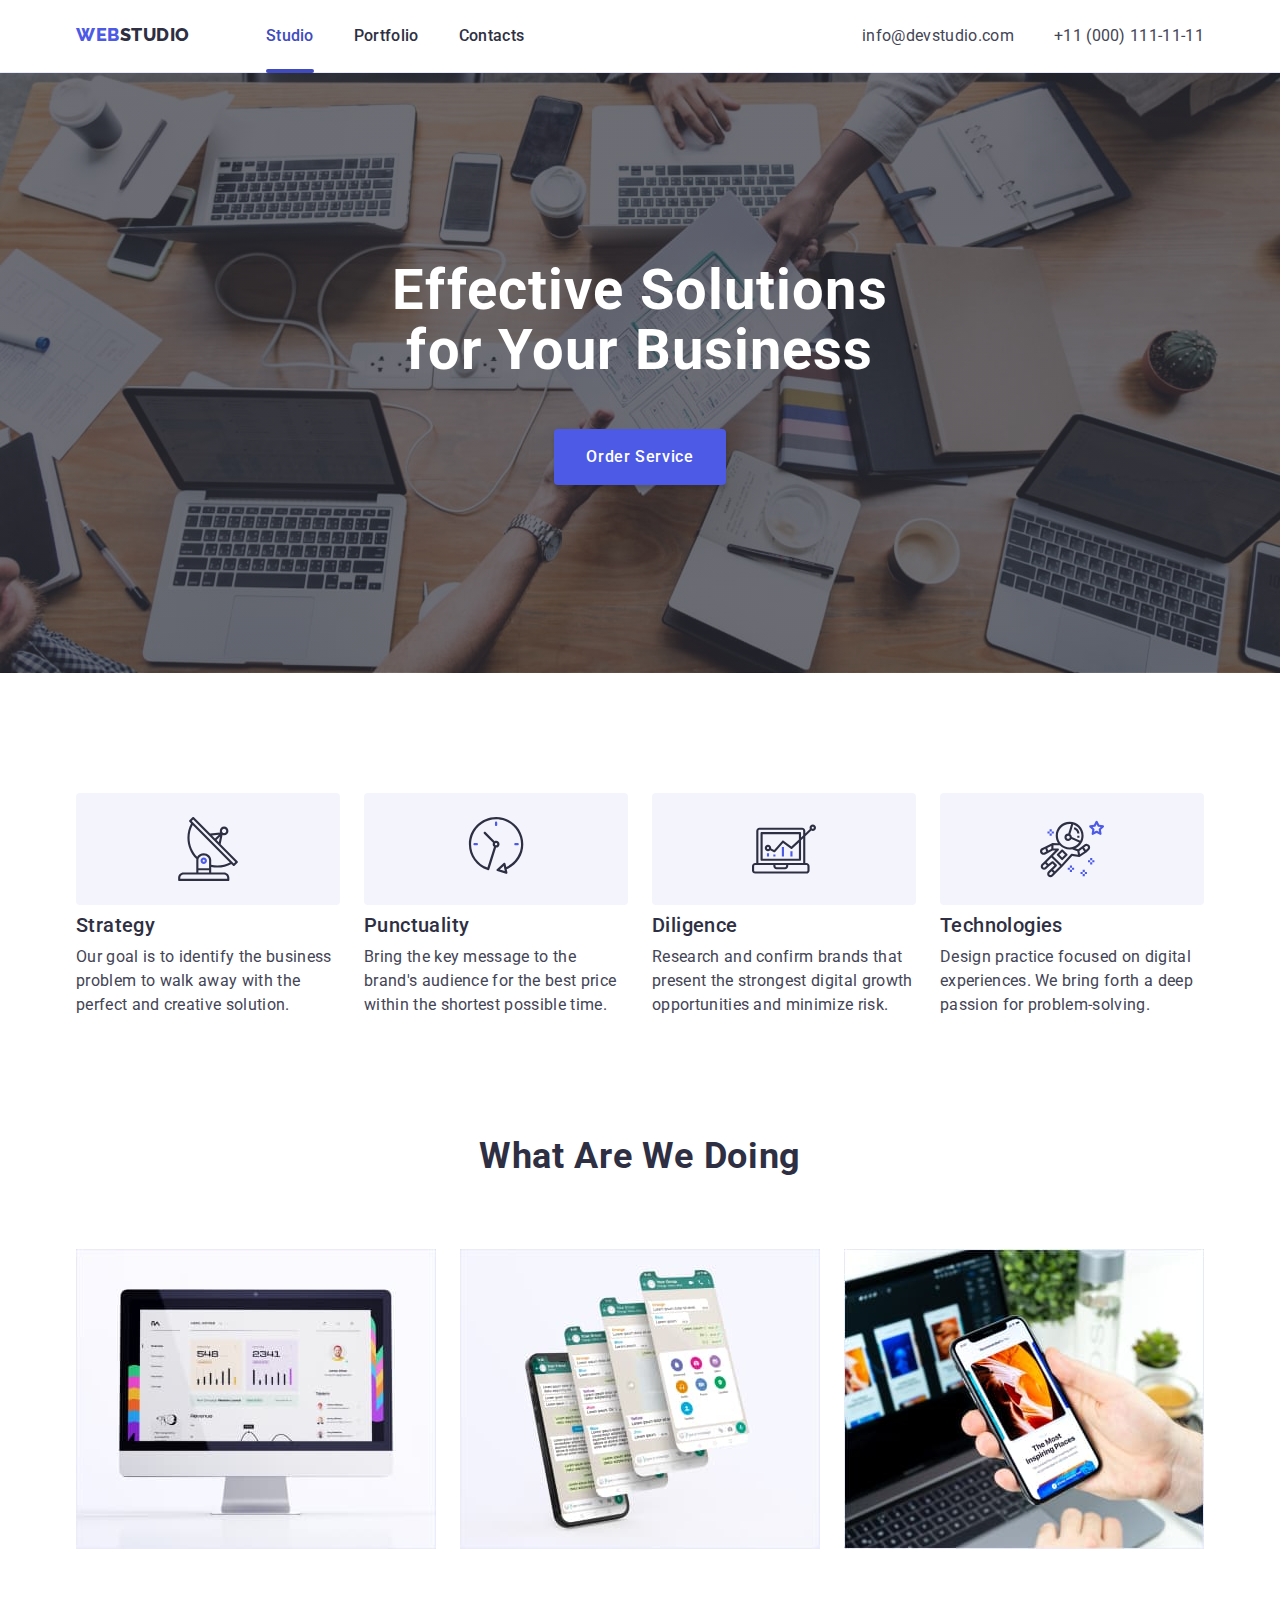
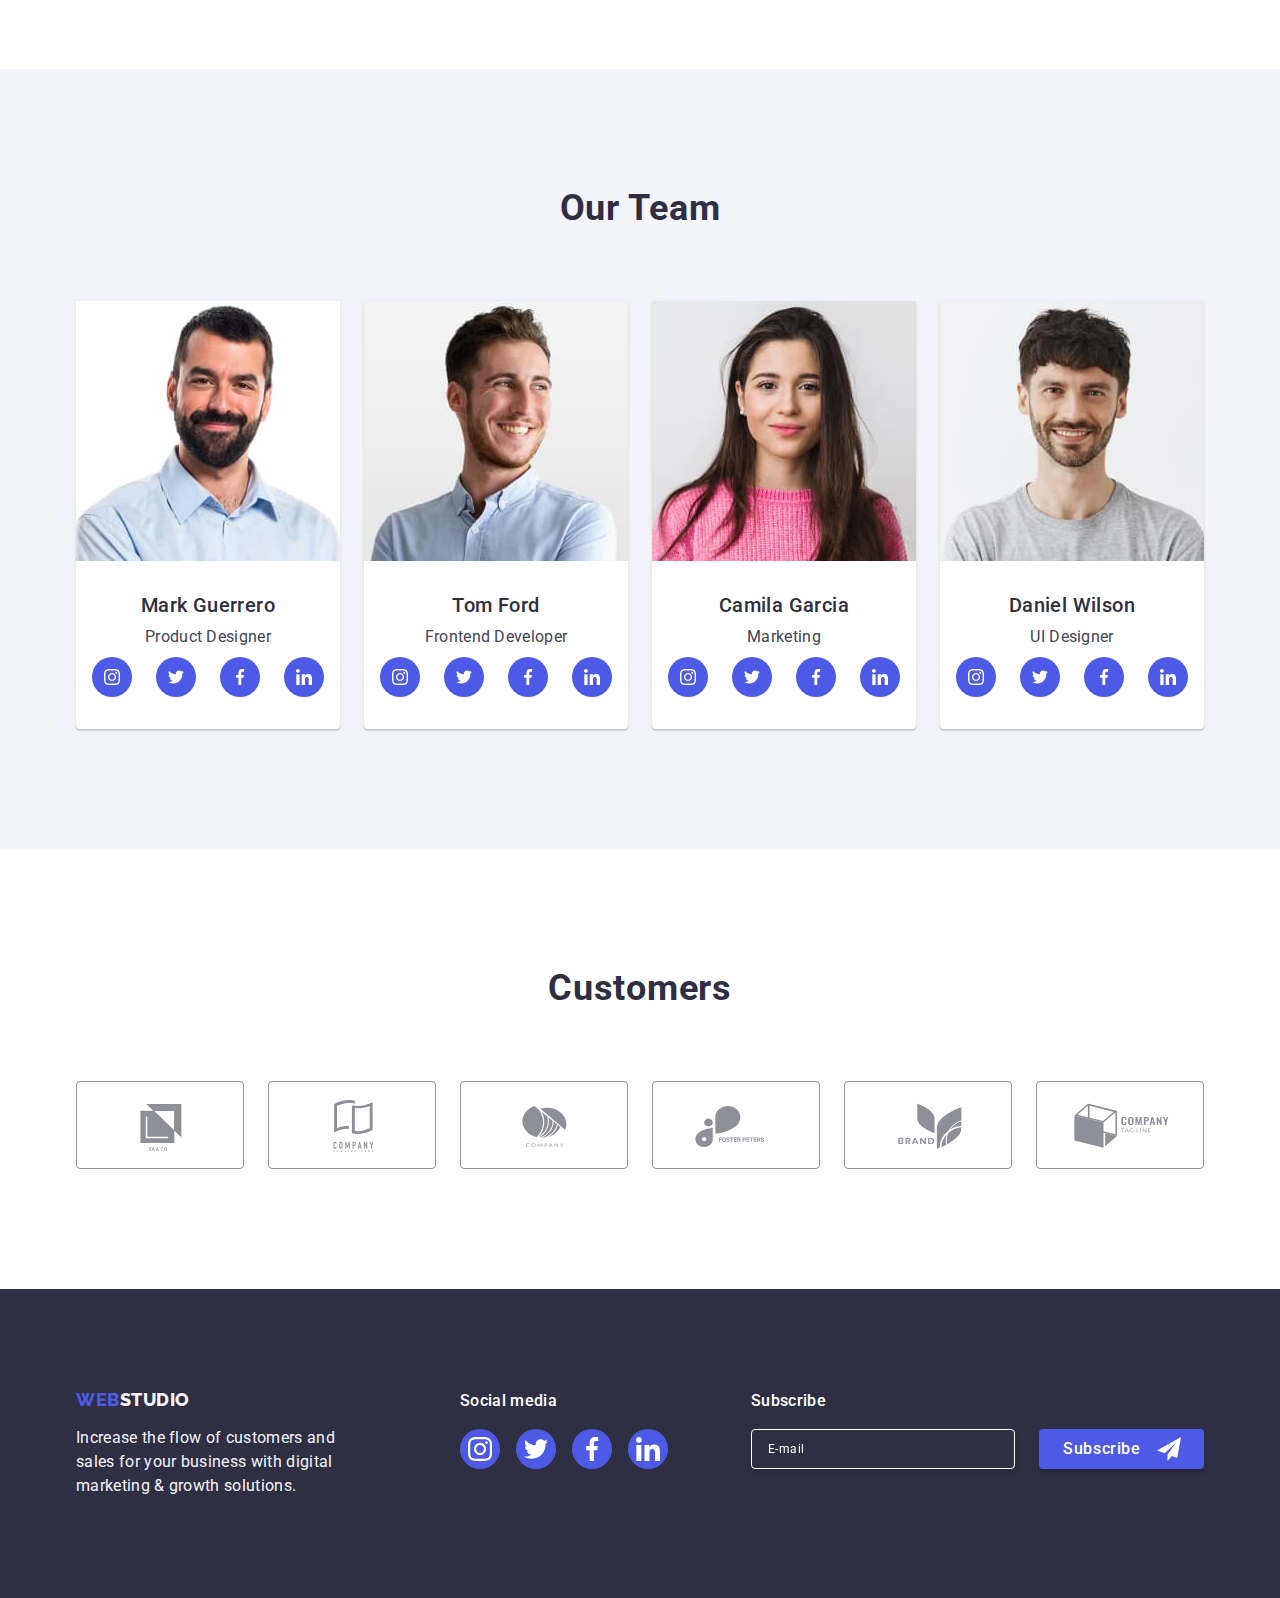
==== commit 76a6bb67: "fix" ====
--- a/index.html
+++ b/index.html
@@ -217,6 +217,8 @@
           </ul>
         </div>
       </section>
+
+      
 
       <!-- SERVICES SECTION -->
       <section class="services section">
@@ -788,7 +790,8 @@
             ></textarea>
           </div>
 
-          <label class="check-wrapper">
+          <div class="checkbox">
+            <label class="check-wrapper">
             <input class="check-input" type="checkbox" />
             <svg class="check-icon-complete" width="16" height="16">
               <use href="./images/icons.svg#icon-check-complete"></use>
@@ -798,6 +801,8 @@
               <a class="policy-link" href="#">Privacy Policy</a>
             </span>
           </label>
+          </div>
+          
 
           <button class="form-recall-button" type="submit">Send</button>
         </form>
--- a/css/styles.css
+++ b/css/styles.css
@@ -219,6 +219,11 @@
   display: flex;
   flex-direction: column;
   gap: 12px;
+
+  @media screen and (min-width:1200px) {
+    flex-direction: row;
+    gap: 40px;
+  }
 }
 
 .header__contact-link {
@@ -294,8 +299,7 @@
   }
 
   @media screen and (min-width: 1200px) {
-    max-width: 1600px;
-    height: 600px;
+    max-width: 1440px;
     background-image: linear-gradient(
         to right,
         rgba(47, 48, 58, 0.7),
@@ -577,9 +581,9 @@
 /*#endregion ---TEAM SECTION---*/
 
 /*#region --CUSTOMERS SECTION--*/
-.customers {
+.customers .container {
   @media screen and (min-width: 768px) and (max-width: 1199px) {
-    width: 581px;
+    width: 582px;
     margin: 0 auto;
   }
 }
@@ -801,7 +805,7 @@
 
 .footer__container {
   @media screen and (min-width: 768px) {
-    width: 581px;
+    width: 582px;
     display: flex;
     flex-wrap: wrap;
     gap: 72px 24px;
@@ -1026,7 +1030,8 @@
   top: 50%;
   left: 50%;
   transform: translate(-50%, -50%);
-  width: 408px;
+  max-width: 408px;
+  /* width: 408px; */
   min-height: 584px;
   padding: 72px 24px 24px 24px;
   padding-top: 72px;
@@ -1150,18 +1155,20 @@
   transition: fill 250ms cubic-bezier(0.4, 0, 0.2, 1);
 }
 
+.checkbox {
+  /* position: relative; */
+}
+
 .check-wrapper {
   display: flex;
   align-items: center;
-  justify-content: center;
   margin-bottom: 24px;
   gap: 8px;
   cursor: pointer;
-
-  position: relative;
 }
 
 .check-input {
+  /* position: absolute; */
   width: 10px;
   height: 10px;
   margin: -1px;
@@ -1171,9 +1178,6 @@
   clip-path: inset(100%);
   clip: rect(0 0 0 0);
   overflow: hidden;
-  
-  position: absolute;
-  left: 0;
 }
 
 .check-input:checked ~ .check-icon-complete {
@@ -1184,8 +1188,8 @@
 }
 
 .check-icon-complete {
-  position: absolute;
-  left: 0;
+  /* position: absolute; */
+  flex-shrink: 0;
   fill: transparent;
   border: 2px var(--color-8e8f99) solid;
   border-radius: 2px;
@@ -1199,7 +1203,7 @@
   line-height: 14px;
   letter-spacing: 0.04em;
   color: var(--color-8e8f99);
-  padding-left: 16px;
+  /* padding-left: 24px; */
 }
 
 .form-recall-button {
@@ -1371,8 +1375,10 @@
 }
 
 .mobile__social-list {
-  display: flex;
-  gap: 56px;
+ display: flex;
+ max-width: 328px;
+ justify-content: space-between;
+
 }
 .mobile__social-item {
 }
